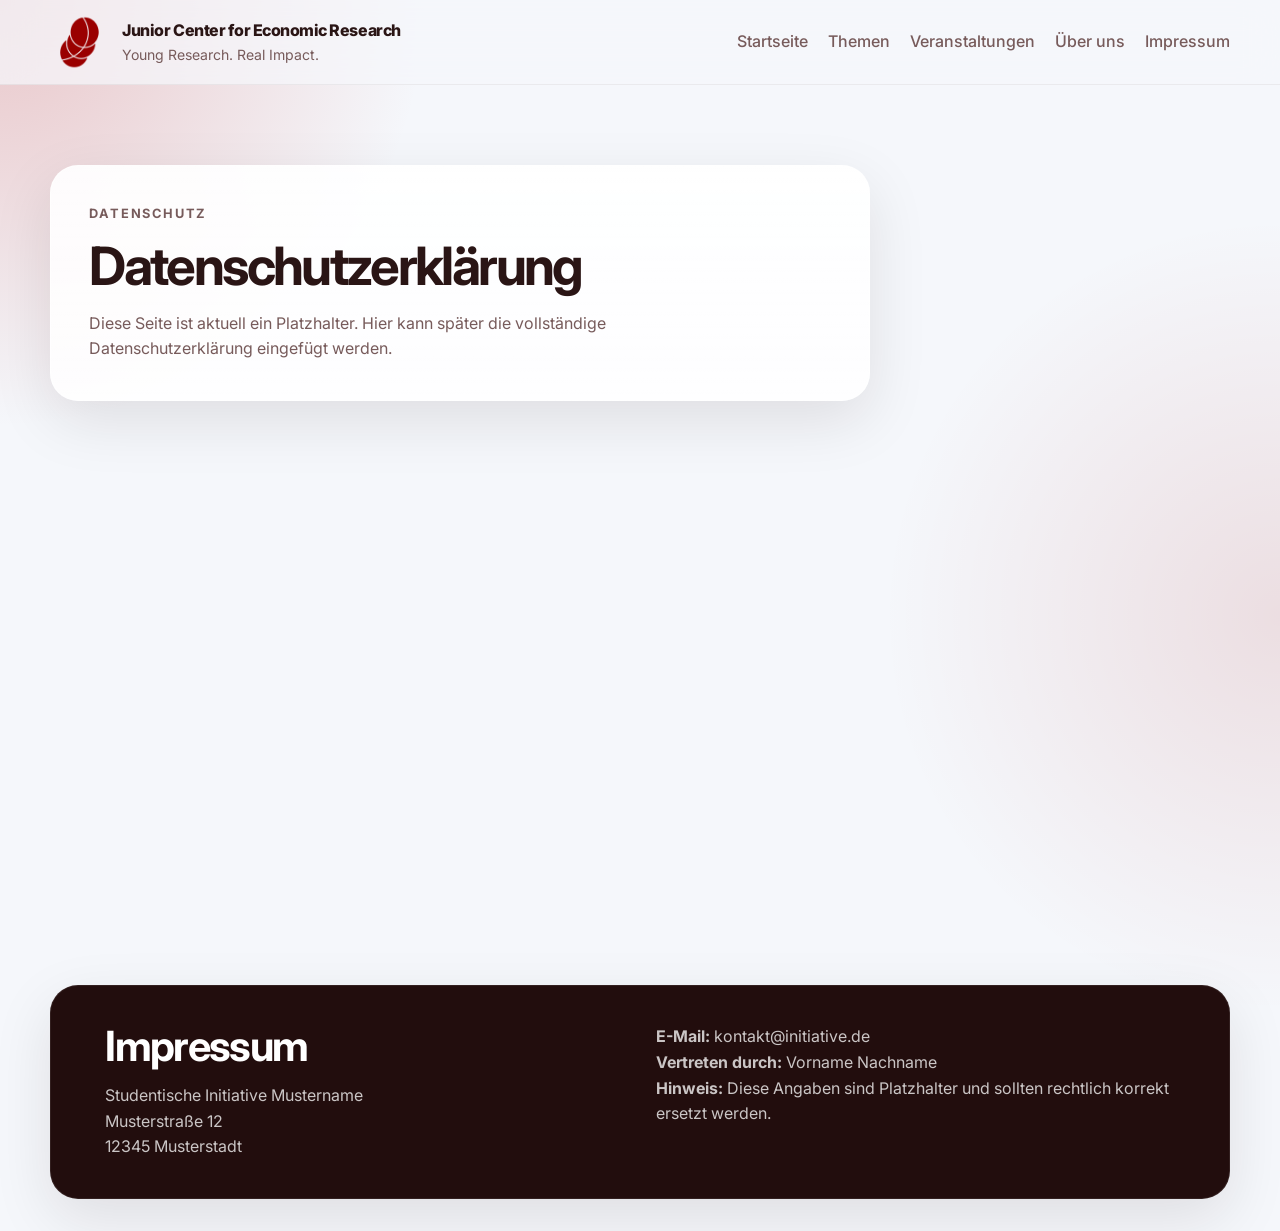
==== datenschutz.html @ ba7fd485 "Initial commit" ====
<!DOCTYPE html>
<html lang="de">
<head>
  <meta charset="UTF-8" />
  <meta name="viewport" content="width=device-width, initial-scale=1.0" />
  <title>JCER – Datenschutzerklärung</title>
  <link rel="preconnect" href="https://fonts.googleapis.com">
  <link rel="preconnect" href="https://fonts.gstatic.com" crossorigin>
  <link href="https://fonts.googleapis.com/css2?family=Inter:wght@400;500;600;700;800&display=swap" rel="stylesheet">
  <link rel="stylesheet" href="styles.css" />
</head>
<body>
  <header class="site-header">
    <div class="container header-content">
      <a href="index.html" class="brand" aria-label="Startseite">
        <div class="brand-logo">Logo</div>
        <div class="brand-text">
          <span class="brand-title">Junior Center for Economic Research</span>
          <span class="brand-subtitle">Young Research. Real Impact.</span>
        </div>
      </a>

      <nav class="main-nav" aria-label="Hauptnavigation">
        <a href="index.html">Startseite</a>
        <a href="themen.html">Themen</a>
        <a href="veranstaltungen.html">Veranstaltungen</a>
        <a href="ueber-uns.html">Über uns</a>
        <a href="impressum.html">Impressum</a>
      </nav>
    </div>
  </header>

  <main class="privacy-main">
    <section class="privacy-placeholder-section">
      <div class="container">
        <div class="privacy-placeholder-card">
          <p class="section-label">Datenschutz</p>
          <h1>Datenschutzerklärung</h1>
          <p>
            Diese Seite ist aktuell ein Platzhalter. Hier kann später die vollständige
            Datenschutzerklärung eingefügt werden.
          </p>
        </div>
      </div>
    </section>
  </main>

  <footer class="site-footer">
    <div class="container footer-content">
      <div>
        <h2>Impressum</h2>
        <p>
          Studentische Initiative Mustername<br />
          Musterstraße 12<br />
          12345 Musterstadt
        </p>
      </div>

      <div>
        <p><strong>E-Mail:</strong> kontakt@initiative.de</p>
        <p><strong>Vertreten durch:</strong> Vorname Nachname</p>
        <p><strong>Hinweis:</strong> Diese Angaben sind Platzhalter und sollten rechtlich korrekt ersetzt werden.</p>
      </div>
    </div>
  </footer>
</body>
</html>
---- styles.css ----
:root {
  --bg: #f5f7fb;
  --surface: rgba(255, 255, 255, 0.76);
  --surface-strong: #ffffff;
  --text: #2a1515;
  --muted: #775b5b;
  --line: rgba(42, 21, 21, 0.08);
  --primary: #9a0000;
  --primary-dark: #6f0000;
  --accent: #d26a6a;
  --shadow: 0 20px 60px rgba(34, 13, 13, 0.10);
  --radius-xl: 28px;
  --radius-lg: 22px;
  --radius-md: 16px;
  --max-width: 1180px;
}

* {
  box-sizing: border-box;
  margin: 0;
  padding: 0;
}

html {
  scroll-behavior: smooth;
}

body {
  font-family: "Inter", sans-serif;
  background:
    radial-gradient(circle at top left, rgba(210, 106, 106, 0.35), transparent 24%),
    radial-gradient(circle at right center, rgba(154, 0, 0, 0.10), transparent 28%),
    var(--bg);
  color: var(--text);
  line-height: 1.6;
}

img {
  max-width: 100%;
  display: block;
}

a {
  color: inherit;
  text-decoration: none;
}

.container {
  width: min(100% - 2rem, var(--max-width));
  margin: 0 auto;
}

.site-header {
  position: sticky;
  top: 0;
  z-index: 100;
  backdrop-filter: blur(18px);
  background: rgba(245, 247, 251, 0.72);
  border-bottom: 1px solid rgba(42, 21, 21, 0.06);
}

.header-content {
  min-height: 84px;
  display: flex;
  align-items: center;
  justify-content: space-between;
  gap: 1.5rem;
}

.brand {
  display: flex;
  align-items: center;
  gap: 0.9rem;
}

.brand-logo {
  width: 58px;
  height: 58px;
  flex-shrink: 0;
  display: block;
  background: url("jcer-logo-transparent.png") center / contain no-repeat;
  text-indent: -9999px;
  overflow: hidden;
}


.brand-text {
  display: flex;
  flex-direction: column;
}

.brand-title {
  font-weight: 800;
  letter-spacing: -0.03em;
}

.brand-subtitle {
  color: var(--muted);
  font-size: 0.88rem;
}

.main-nav {
  display: flex;
  align-items: center;
  gap: 1.25rem;
  color: var(--muted);
  font-weight: 500;
}

.main-nav a {
  transition: color 0.2s ease;
}

.main-nav a:hover {
  color: var(--text);
}

section {
  padding: 5rem 0;
}

.hero-section {
  min-height: 78vh;
  display: flex;
  align-items: center;
  position: relative;
  overflow: hidden;
  background: #2a1515;
}

.hero-slider {
  position: absolute;
  inset: 0;
  z-index: 0;
}

.hero-slide {
  position: absolute;
  inset: 0;
  background-position: center;
  background-size: cover;
  background-repeat: no-repeat;
  opacity: 0;
  transform: scale(1.03);
  transition: opacity 0.9s ease, transform 5s ease;
}

.hero-slide.active {
  opacity: 1;
  transform: scale(1);
}

.hero-overlay {
  position: absolute;
  inset: 0;
  z-index: 1;
  pointer-events: none;
  background:
    linear-gradient(120deg, rgba(42, 21, 21, 0.72), rgba(42, 21, 21, 0.30)),
    linear-gradient(135deg, rgba(154, 0, 0, 0.82), rgba(210, 106, 106, 0.38)),
    linear-gradient(to top, rgba(42, 21, 21, 0.22), transparent);
}

.hero-content {
  position: relative;
  z-index: 2;
  max-width: 760px;
  color: white;
}

.hero-arrow {
  position: absolute;
  top: 50%;
  transform: translateY(-50%);
  z-index: 3;
  width: 56px;
  height: 56px;
  border: none;
  border-radius: 999px;
  background: rgba(255, 255, 255, 0.14);
  backdrop-filter: blur(10px);
  color: white;
  font-size: 1.5rem;
  cursor: pointer;
  transition: background 0.2s ease, transform 0.2s ease;
}

.hero-arrow:hover {
  background: rgba(255, 255, 255, 0.24);
}

.hero-prev {
  left: 2rem;
}

.hero-next {
  right: 2rem;
}

.eyebrow,
.section-label {
  text-transform: uppercase;
  letter-spacing: 0.14em;
  font-size: 0.8rem;
  font-weight: 700;
  margin-bottom: 0.9rem;
}

.hero-content h1 {
  font-size: clamp(2.8rem, 6vw, 5.1rem);
  line-height: 1.02;
  letter-spacing: -0.05em;
  margin-bottom: 1.2rem;
}

.hero-text {
  max-width: 60ch;
  font-size: 1.05rem;
  color: rgba(255, 255, 255, 0.88);
}

.cta-section {
  padding-top: 0;
  margin-top: -2.5rem;
  position: relative;
  z-index: 2;
}

.cta-box,
.cluster-card,
.event-card,
.image-banner-card,
.site-footer {
  box-shadow: var(--shadow);
  cursor: pointer;
  transition:
    transform 0.22s ease,
    box-shadow 0.22s ease,
    border-color 0.22s ease;
}

.cta-box:hover,
.cluster-card:hover,
.event-card:hover,
.image-banner-card:hover,
.site-footer:hover {
  transform: translateY(-6px);
  box-shadow: 0 22px 55px rgba(34, 13, 13, 0.14);
  border-color: rgba(154, 0, 0, 0.18);
}

.cluster-number,
.event-date,
.image-placeholder,
.cta-box *,
.cluster-card *,
.event-card *,
.image-banner-card *,
.site-footer * {
  transform: none;
}

.cta-box {
  display: flex;
  align-items: center;
  justify-content: space-between;
  gap: 2rem;
  padding: 2rem;
  border-radius: var(--radius-xl);
  background: linear-gradient(180deg, rgba(255, 255, 255, 0.92), rgba(255, 255, 255, 0.82));
  border: 1px solid rgba(255, 255, 255, 0.6);
}

.cta-box h2,
.section-heading h2,
.image-banner-text h2,
.site-footer h2 {
  font-size: clamp(1.9rem, 4vw, 2.6rem);
  line-height: 1.1;
  letter-spacing: -0.04em;
  margin-bottom: 0.8rem;
}

.cta-box p,
.section-heading p,
.cluster-card p,
.event-info p,
.image-banner-text p,
.site-footer p {
  color: var(--muted);
}

.primary-button,
a.primary-button,
button.primary-button {
  display: inline-flex;
  align-items: center;
  justify-content: center;
  padding: 1rem 2rem;
  min-height: 56px;
  border: none;
  outline: none;
  border-radius: 999px;
  background: linear-gradient(135deg, #9a0000, #b12727);
  color: #ffffff;
  text-decoration: none;
  font: inherit;
  font-weight: 700;
  font-size: 1rem;
  line-height: 1;
  cursor: pointer;
  appearance: none;
  white-space: nowrap;
  min-width: 220px;
  -webkit-appearance: none;
  box-shadow: 0 18px 40px rgba(154, 0, 0, 0.22);
  transition: transform 0.2s ease, box-shadow 0.2s ease, filter 0.2s ease;
}

.primary-button:hover,
a.primary-button:hover,
button.primary-button:hover {
  transform: translateY(-2px);
  box-shadow: 0 22px 50px rgba(154, 0, 0, 0.28);
  filter: brightness(1.02);
}

.primary-button:active,
a.primary-button:active,
button.primary-button:active {
  transform: translateY(0);
}

.primary-button:focus-visible,
a.primary-button:focus-visible,
button.primary-button:focus-visible {
  box-shadow:
    0 0 0 4px rgba(154, 0, 0, 0.12),
    0 18px 40px rgba(154, 0, 0, 0.22);
}

.section-heading {
  max-width: 760px;
  margin-bottom: 2.2rem;
}

.cluster-grid {
  display: grid;
  grid-template-columns: repeat(4, minmax(0, 1fr));
  gap: 1.4rem;
}

.cluster-card {
  background: var(--surface-strong);
  border: 1px solid var(--line);
  border-radius: var(--radius-lg);
  padding: 1.8rem;
  min-height: 240px;
  display: grid;
  grid-template-rows: auto minmax(3.4rem, auto) 1fr;
  align-content: start;
  justify-content: start;
}


.cluster-number {
  display: inline-flex;
  width: 52px;
  height: 52px;
  border-radius: 14px;
  align-items: center;
  justify-content: center;
  background: rgba(154, 0, 0, 0.08);
  color: var(--primary);
  font-weight: 800;
  margin-bottom: 1.2rem;
}

.cluster-card h3 {
  font-size: 1.3rem;
  line-height: 1.3;
  letter-spacing: -0.03em;
  margin-bottom: 0.5rem;
}

.event-list {
  display: grid;
  gap: 1rem;
}

.event-card {
  display: grid;
  grid-template-columns: 120px 1fr;
  gap: 1.4rem;
  align-items: center;
  background: var(--surface-strong);
  border: 1px solid var(--line);
  border-radius: var(--radius-lg);
  padding: 1.3rem 1.4rem;
}

.event-date {
  border-radius: var(--radius-md);
  padding: 1rem;
  text-align: center;
  background: linear-gradient(135deg, rgba(154, 0, 0, 0.08), rgba(210, 106, 106, 0.22));
}

.event-date .day {
  display: block;
  font-size: 2rem;
  line-height: 1;
  font-weight: 800;
  letter-spacing: -0.05em;
}

.event-date .month {
  display: block;
  margin-top: 0.35rem;
  text-transform: uppercase;
  letter-spacing: 0.12em;
  font-size: 0.8rem;
  color: var(--muted);
  font-weight: 700;
}

.image-banner-section {
  padding-bottom: 4rem;
}

.image-banner-card {
  position: relative;
  overflow: hidden;
  display: grid;
  grid-template-columns: minmax(0, 1.05fr) minmax(340px, 0.95fr);
  gap: 2rem;
  padding: 2rem;
  border-radius: 34px;
  background: linear-gradient(180deg, rgba(255, 255, 255, 0.92), rgba(255, 255, 255, 0.84));
  border: 1px solid rgba(154, 0, 0, 0.10);
}

.image-banner-card::before {
  content: "";
  position: absolute;
  top: -120px;
  left: -120px;
  width: 280px;
  height: 280px;
  border-radius: 999px;
  background: radial-gradient(circle, rgba(154, 0, 0, 0.10), transparent 70%);
  pointer-events: none;
}

.image-banner-text {
  position: relative;
  z-index: 1;
  padding: 1.6rem 1.2rem 1.6rem 1.6rem;
  display: flex;
  flex-direction: column;
  justify-content: center;
}

.image-banner-text h2 {
  font-size: clamp(2.2rem, 4.8vw, 4rem);
  line-height: 1.04;
  letter-spacing: -0.05em;
  margin-bottom: 1rem;
  max-width: 12ch;
}

.image-banner-text p {
  max-width: 58ch;
}

.image-banner-tags {
  display: flex;
  flex-wrap: wrap;
  gap: 0.75rem;
  margin-top: 1.5rem;
}

.image-banner-tags span {
  display: inline-flex;
  align-items: center;
  justify-content: center;
  padding: 0.72rem 1rem;
  border-radius: 999px;
  background: rgba(154, 0, 0, 0.08);
  border: 1px solid rgba(154, 0, 0, 0.12);
  color: var(--primary);
  font-weight: 700;
  font-size: 0.95rem;
}

.image-visual-stack {
  position: relative;
  min-height: 420px;
  display: flex;
  align-items: center;
  justify-content: center;
}

.image-visual-accent {
  position: absolute;
  top: 10%;
  right: 4%;
  width: 82%;
  height: 82%;
  border-radius: 32px;
  background: linear-gradient(135deg, rgba(154, 0, 0, 0.18), rgba(210, 106, 106, 0.28));
  filter: blur(10px);
  opacity: 0.9;
}

.image-placeholder {
  position: relative;
  z-index: 2;
  width: 88%;
  min-height: 360px;
  border-radius: 30px;
  background:
    linear-gradient(135deg, rgba(154, 0, 0, 0.24), rgba(210, 106, 106, 0.52)),
    url("https://images.unsplash.com/photo-1516321318423-f06f85e504b3?auto=format&fit=crop&w=1200&q=80") center/cover no-repeat;
  display: flex;
  align-items: flex-end;
  padding: 1.5rem;
  color: white;
  font-weight: 700;
  box-shadow: 0 24px 60px rgba(42, 21, 21, 0.16);
}

.image-floating-note {
  position: absolute;
  left: 0;
  bottom: 1.2rem;
  z-index: 3;
  max-width: 250px;
  padding: 1rem 1.1rem;
  border-radius: 22px;
  background: rgba(255, 255, 255, 0.78);
  backdrop-filter: blur(14px);
  border: 1px solid rgba(255, 255, 255, 0.55);
  box-shadow: 0 18px 40px rgba(42, 21, 21, 0.10);
}

.image-floating-note strong {
  display: block;
  margin-bottom: 0.35rem;
  font-size: 1rem;
  letter-spacing: -0.02em;
}

.image-floating-note p {
  color: var(--muted);
  font-size: 0.94rem;
  line-height: 1.5;
}

.site-footer {
  background: #220d0d;
  color: white;
  margin: 0 auto 2rem;
  width: min(100% - 2rem, var(--max-width));
  border-radius: 28px;
  border: 1px solid rgba(255, 255, 255, 0.08);
}

.footer-content {
  display: grid;
  grid-template-columns: 1fr 1fr;
  gap: 2rem;
  padding: 2.4rem;
}

.site-footer p {
  color: rgba(255, 255, 255, 0.76);
}

@media (max-width: 1100px) {
  .cluster-grid {
    grid-template-columns: repeat(2, 1fr);
  }
}

@media (max-width: 640px) {
  .cluster-grid {
    grid-template-columns: 1fr;
  }
}

@media (max-width: 640px) {
  .cluster-card {
    grid-template-rows: auto auto 1fr;
  }
}

@media (max-width: 960px) {
  .main-nav {
    display: none;
  }

  .cluster-grid,
  .image-banner-card,
  .footer-content {
    grid-template-columns: 1fr;
  }

  .cta-box {
    flex-direction: column;
    align-items: flex-start;
  }

    .image-banner-card {
    grid-template-columns: 1fr;
  }

  .image-visual-stack {
    min-height: 360px;
  }

  .image-placeholder {
    width: 100%;
  }

  .image-floating-note {
    left: 1rem;
    right: 1rem;
    max-width: none;
  }
}

@media (max-width: 640px) {
  section {
    padding: 3.8rem 0;
  }

  .hero-arrow {
    width: 44px;
    height: 44px;
    font-size: 1.2rem;
  }

  .hero-prev {
    left: 0.9rem;
  }

  .hero-next {
    right: 0.9rem;
  }

  .header-content {
    min-height: 76px;
  }

    .image-banner-card {
    padding: 1.2rem;
  }

  .image-banner-text {
    padding: 0.4rem;
  }

  .image-banner-text h2 {
    max-width: none;
  }

  .image-visual-stack {
    min-height: 300px;
  }

  .image-placeholder {
    min-height: 260px;
    width: 100%;
    border-radius: 24px;
  }

  .image-floating-note {
    position: static;
    margin-top: 0.9rem;
  }

  .brand-title {
    font-size: 0.95rem;
  }

  .brand-subtitle {
    font-size: 0.8rem;
  }

  .hero-section {
    min-height: 68vh;
  }

  .cta-box,
  .cluster-card,
  .event-card,
  .image-banner-card,
  .footer-content {
    padding: 1.2rem;
  }

  .event-card {
    grid-template-columns: 1fr;
  }

  .image-placeholder {
    min-height: 260px;
  }
}


.main-nav a.active {
  color: var(--text);
}

.subpage-main {
  min-height: calc(100vh - 84px);
  display: flex;
  align-items: center;
}

.subpage-section {
  width: 100%;
}

.subpage-card {
  max-width: 760px;
  padding: 3rem;
  border-radius: var(--radius-xl);
  background: linear-gradient(180deg, rgba(255, 255, 255, 0.92), rgba(255, 255, 255, 0.82));
  border: 1px solid rgba(255, 255, 255, 0.6);
  box-shadow: var(--shadow);
}

.subpage-card h1 {
  font-size: clamp(2.4rem, 5vw, 4rem);
  line-height: 1.05;
  letter-spacing: -0.05em;
  margin-bottom: 1rem;
}

.subpage-card p:last-child {
  color: var(--muted);
  font-size: 1.05rem;
  max-width: 60ch;
}

@media (max-width: 640px) {
  .subpage-main {
    min-height: calc(100vh - 76px);
    align-items: flex-start;
  }

  .subpage-card {
    padding: 1.5rem;
  }
}

/* =========================================
   ÜBER UNS
========================================= */

.about-main {
  min-height: 100vh;
}

.about-hero {
  min-height: 58vh;
  display: flex;
  align-items: center;
  position: relative;
  overflow: hidden;
  background:
    linear-gradient(120deg, rgba(34, 13, 13, 0.72), rgba(34, 13, 13, 0.34)),
    linear-gradient(135deg, rgba(154, 0, 0, 0.42), rgba(210, 106, 106, 0.16)),
    url("https://images.unsplash.com/photo-1516321318423-f06f85e504b3?auto=format&fit=crop&w=1600&q=80") center/cover no-repeat;
}

.about-hero-overlay {
  position: absolute;
  inset: 0;
  background: linear-gradient(to top, rgba(34, 13, 13, 0.18), transparent);
}

.about-hero-content {
  position: relative;
  z-index: 1;
  color: white;
  max-width: 860px;
}

.about-hero-content h1 {
  font-size: clamp(2.8rem, 6vw, 5rem);
  line-height: 1.03;
  letter-spacing: -0.05em;
}

.about-mission,
.about-join,
.about-board,
.about-contact {
  padding: 5rem 0;
}

.about-card,
.about-join-card,
.contact-card {
  background: linear-gradient(180deg, rgba(255, 255, 255, 0.92), rgba(255, 255, 255, 0.84));
  border: 1px solid rgba(255, 255, 255, 0.6);
  border-radius: var(--radius-xl);
  box-shadow: var(--shadow);
}

.about-card {
  padding: 2.4rem;
  max-width: 900px;
}

.about-card h2,
.about-join-text h2,
.contact-card-header h2 {
  font-size: clamp(2rem, 4vw, 2.8rem);
  line-height: 1.08;
  letter-spacing: -0.04em;
  margin-bottom: 1rem;
}

.about-card p:last-child,
.about-card p:nth-of-type(2),
.about-join-text p,
.contact-card-header p {
  color: var(--muted);
}

.about-card p + p {
  margin-top: 1rem;
}

.about-board .section-heading {
  margin-bottom: 2.5rem;
}

.board-block + .board-block {
  margin-top: 2.5rem;
}

.board-subheading {
  font-size: 1.35rem;
  letter-spacing: -0.03em;
  margin-bottom: 1.2rem;
}

.board-grid {
  display: grid;
  gap: 1.25rem;
}

.board-grid-exec {
  grid-template-columns: repeat(2, 1fr);
}

.board-grid-extended {
  grid-template-columns: repeat(4, 1fr);
}

.board-card {
  background: var(--surface-strong);
  border: 1px solid var(--line);
  border-radius: var(--radius-lg);
  padding: 1.5rem;
  box-shadow: var(--shadow);
}

.board-avatar {
  width: 58px;
  height: 58px;
  border-radius: 16px;
  display: grid;
  place-items: center;
  margin-bottom: 1rem;
  background: rgba(154, 0, 0, 0.08);
  color: var(--primary);
  font-weight: 800;
  font-size: 1.2rem;
}

.board-card h4 {
  font-size: 1.15rem;
  letter-spacing: -0.03em;
  margin-bottom: 0.3rem;
}

.board-role {
  color: var(--primary);
  font-weight: 700;
  margin-bottom: 0.6rem;
}

.board-card p:last-child {
  color: var(--muted);
}

.contact-card {
  padding: 2.4rem;
}

.contact-card-header {
  max-width: 720px;
  margin-bottom: 2rem;
}

.form-grid {
  display: grid;
  grid-template-columns: repeat(2, 1fr);
  gap: 1rem;
}

.form-field {
  display: flex;
  flex-direction: column;
  gap: 0.55rem;
  margin-bottom: 1rem;
}

.form-field label {
  font-weight: 600;
  color: var(--text);
}

.form-field input,
.form-field textarea {
  width: 100%;
  border: 1px solid var(--line);
  background: rgba(255, 255, 255, 0.92);
  color: var(--text);
  border-radius: 16px;
  padding: 1rem 1rem;
  font: inherit;
  outline: none;
  transition: border-color 0.2s ease, box-shadow 0.2s ease;
}

.form-field input:focus,
.form-field textarea:focus {
  border-color: rgba(154, 0, 0, 0.35);
  box-shadow: 0 0 0 4px rgba(154, 0, 0, 0.08);
}

.form-field textarea {
  resize: vertical;
  min-height: 160px;
}

/* =========================================
   ZIELSETZUNG – neue Gestaltung
========================================= */

.about-mission {
  padding: 5rem 0;
}

.mission-shell {
  position: relative;
  overflow: hidden;
  display: grid;
  grid-template-columns: minmax(0, 1.25fr) minmax(320px, 0.85fr);
  gap: 1.5rem;
  padding: 2.4rem;
  border-radius: var(--radius-xl);
  background: linear-gradient(180deg, rgba(255, 255, 255, 0.92), rgba(255, 255, 255, 0.84));
  border: 1px solid rgba(255, 255, 255, 0.6);
  box-shadow: var(--shadow);
}

.mission-shell::before {
  content: "";
  position: absolute;
  top: -120px;
  right: -80px;
  width: 260px;
  height: 260px;
  border-radius: 999px;
  background: radial-gradient(circle, rgba(154, 0, 0, 0.16), transparent 70%);
  pointer-events: none;
}

.mission-shell::after {
  content: "";
  position: absolute;
  bottom: -120px;
  left: -100px;
  width: 240px;
  height: 240px;
  border-radius: 999px;
  background: radial-gradient(circle, rgba(185, 69, 69, 0.12), transparent 70%);
  pointer-events: none;
}

.mission-copy,
.mission-side {
  position: relative;
  z-index: 1;
}

.mission-copy h2 {
  font-size: clamp(2.4rem, 4.8vw, 4rem);
  line-height: 1.03;
  letter-spacing: -0.05em;
  margin-bottom: 1.2rem;
}

.mission-copy p {
  max-width: 820px;
  color: var(--muted);
}

.mission-copy p + p {
  margin-top: 1rem;
}

.mission-tags {
  display: flex;
  flex-wrap: wrap;
  gap: 0.75rem;
  margin-top: 1.6rem;
}

.mission-tags span {
  display: inline-flex;
  align-items: center;
  justify-content: center;
  padding: 0.72rem 1rem;
  border-radius: 999px;
  background: rgba(154, 0, 0, 0.08);
  border: 1px solid rgba(154, 0, 0, 0.12);
  color: var(--primary);
  font-weight: 700;
  font-size: 0.95rem;
}

.mission-side {
  display: grid;
  gap: 1rem;
}

.mission-highlight {
  padding: 1.5rem;
  border-radius: var(--radius-lg);
  background: linear-gradient(145deg, #2a1515, #4a1d1d);
  color: white;
  box-shadow: 0 20px 45px rgba(42, 21, 21, 0.2);
}

.mission-highlight-label {
  margin-bottom: 0.7rem;
  font-size: 0.82rem;
  font-weight: 700;
  letter-spacing: 0.16em;
  text-transform: uppercase;
  color: rgba(255, 255, 255, 0.7);
}

.mission-highlight h3 {
  font-size: 1.5rem;
  line-height: 1.18;
  letter-spacing: -0.03em;
}

.mission-points {
  display: grid;
  gap: 1rem;
}

.mission-point {
  display: grid;
  grid-template-columns: 58px 1fr;
  gap: 1rem;
  align-items: start;
  padding: 1.1rem 1.1rem;
  border-radius: 22px;
  background: rgba(255, 255, 255, 0.76);
  border: 1px solid var(--line);
}

.mission-point-number {
  width: 58px;
  height: 58px;
  border-radius: 18px;
  display: grid;
  place-items: center;
  background: rgba(154, 0, 0, 0.08);
  color: var(--primary);
  font-size: 1.05rem;
  font-weight: 800;
}

.mission-point h4 {
  margin-bottom: 0.25rem;
  font-size: 1.05rem;
  letter-spacing: -0.03em;
}

.mission-point p {
  color: var(--muted);
  font-size: 0.96rem;
}

@media (max-width: 960px) {
  .mission-shell {
    grid-template-columns: 1fr;
  }
}

@media (max-width: 640px) {
  .mission-shell {
    padding: 1.4rem;
  }

  .mission-highlight,
  .mission-point {
    padding: 1rem;
  }

  .mission-point {
    grid-template-columns: 52px 1fr;
  }

  .mission-point-number {
    width: 52px;
    height: 52px;
  }
}

@media (max-width: 960px) {
  .about-join-card,
  .board-grid-exec,
  .form-grid {
    grid-template-columns: 1fr;
  }

  .about-join-card {
    flex-direction: column;
    align-items: flex-start;
  }

  .board-grid-extended {
    grid-template-columns: repeat(2, 1fr);
  }
}

@media (max-width: 640px) {
  .about-hero {
    min-height: 46vh;
  }

  .about-card,
  .about-join-card,
  .contact-card,
  .board-card {
    padding: 1.4rem;
  }

  .board-grid-extended {
    grid-template-columns: 1fr;
  }
}

/* =========================================
   MITGLIED WERDEN – kompakteres Split-Layout
========================================= */

.about-join {
  padding: 5rem 0;
}

.join-layout {
  display: grid;
  grid-template-columns: minmax(0, 1.25fr) minmax(280px, 380px);
  gap: 2rem;
  align-items: center;
}

.join-copy {
  max-width: 820px;
}

.join-copy h2 {
  font-size: clamp(2.3rem, 4.8vw, 4rem);
  line-height: 1.04;
  letter-spacing: -0.05em;
  margin-bottom: 1rem;
}

.join-copy p {
  color: var(--muted);
  max-width: 760px;
}

.join-tags {
  display: flex;
  flex-wrap: wrap;
  gap: 0.75rem;
  margin-top: 1.5rem;
}

.join-tags span {
  display: inline-flex;
  align-items: center;
  justify-content: center;
  padding: 0.72rem 1rem;
  border-radius: 999px;
  background: rgba(154, 0, 0, 0.08);
  border: 1px solid rgba(154, 0, 0, 0.12);
  color: var(--primary);
  font-weight: 700;
  font-size: 0.95rem;
}

.join-action-card {
  padding: 1.6rem;
  border-radius: 28px;
  background: linear-gradient(180deg, rgba(255, 255, 255, 0.92), rgba(255, 255, 255, 0.84));
  border: 1px solid rgba(255, 255, 255, 0.6);
  box-shadow: var(--shadow);
}

.join-action-label {
  margin-bottom: 0.7rem;
  font-size: 0.82rem;
  font-weight: 700;
  letter-spacing: 0.16em;
  text-transform: uppercase;
  color: var(--primary);
}

.join-action-card h3 {
  font-size: 1.45rem;
  line-height: 1.15;
  letter-spacing: -0.03em;
  margin-bottom: 0.7rem;
}

.join-action-card p {
  color: var(--muted);
  margin-bottom: 1.2rem;
}

.join-action-card .primary-button {
  width: 100%;
}

@media (max-width: 960px) {
  .join-layout {
    grid-template-columns: 1fr;
  }

  .join-action-card {
    max-width: 420px;
  }
}

@media (max-width: 640px) {
  .join-action-card {
    padding: 1.25rem;
  }
}

.linkedin-link {
  display: inline-flex;
  align-items: center;
  justify-content: center;
  margin: 0.35rem 0 0.9rem;
  text-decoration: none;
}

.linkedin-icon {
  width: 38px;
  height: 38px;
  border-radius: 12px;
  display: inline-flex;
  align-items: center;
  justify-content: center;
  background: #9a0000;
  color: #ffffff;
  font-size: 1rem;
  font-weight: 800;
  line-height: 1;
  box-shadow: 0 10px 24px rgba(154, 0, 0, 0.2);
  transition: transform 0.2s ease, box-shadow 0.2s ease, filter 0.2s ease;
}

.linkedin-link:hover .linkedin-icon {
  transform: translateY(-2px);
  box-shadow: 0 14px 30px rgba(154, 0, 0, 0.28);
  filter: brightness(1.03);
}

.footer-socials {
  display: flex;
  align-items: center;
  gap: 0.8rem;
  margin-top: 1.4rem;
}

.footer-social-link {
  display: inline-flex;
  text-decoration: none;
}

.footer-social-icon {
  width: 42px;
  height: 42px;
  border-radius: 12px;
  display: inline-flex;
  align-items: center;
  justify-content: center;
  color: #ffffff;
  font-size: 0.95rem;
  font-weight: 800;
  line-height: 1;
  transition: transform 0.2s ease, box-shadow 0.2s ease, filter 0.2s ease;
}

.footer-social-linkedin {
  background: #9a0000;
  box-shadow: 0 10px 24px rgba(154, 0, 0, 0.22);
}

.footer-social-instagram {
  background: linear-gradient(135deg, #f58529, #dd2a7b, #8134af, #515bd4);
  box-shadow: 0 10px 24px rgba(221, 42, 123, 0.22);
}

.footer-social-link:hover .footer-social-icon {
  transform: translateY(-2px);
  filter: brightness(1.04);
}

/* =========================================
   IMPRESSUM / DATENSCHUTZ
========================================= */

.legal-main,
.privacy-main {
  min-height: 100vh;
}

.legal-hero {
  min-height: 42vh;
  display: flex;
  align-items: center;
  position: relative;
  overflow: hidden;
  background:
    linear-gradient(120deg, rgba(34, 13, 13, 0.78), rgba(34, 13, 13, 0.40)),
    linear-gradient(135deg, rgba(154, 0, 0, 0.30), rgba(210, 106, 106, 0.12)),
    url("https://images.unsplash.com/photo-1450101499163-c8848c66ca85?auto=format&fit=crop&w=1600&q=80") center/cover no-repeat;
}

.legal-hero-overlay {
  position: absolute;
  inset: 0;
  background: linear-gradient(to top, rgba(34, 13, 13, 0.2), transparent);
}

.legal-hero-content {
  position: relative;
  z-index: 1;
  color: white;
  max-width: 760px;
}

.legal-hero-content h1 {
  font-size: clamp(2.8rem, 6vw, 4.8rem);
  line-height: 1.03;
  letter-spacing: -0.05em;
  margin-bottom: 1rem;
}

.legal-hero-content p {
  color: rgba(255, 255, 255, 0.88);
  max-width: 62ch;
}

.legal-details-section,
.legal-note-section,
.privacy-placeholder-section {
  padding: 5rem 0;
}

.legal-details-shell {
  display: grid;
  grid-template-columns: minmax(0, 1.2fr) minmax(280px, 360px);
  gap: 1.5rem;
  align-items: start;
}

.legal-details-main,
.legal-side-card,
.legal-note-card,
.privacy-placeholder-card {
  background: linear-gradient(180deg, rgba(255, 255, 255, 0.92), rgba(255, 255, 255, 0.84));
  border: 1px solid rgba(255, 255, 255, 0.6);
  border-radius: var(--radius-xl);
  box-shadow: var(--shadow);
}

.legal-details-main {
  padding: 2.2rem;
}

.legal-details-main h2,
.legal-note-highlight h2,
.privacy-placeholder-card h1 {
  font-size: clamp(2rem, 4.5vw, 3.3rem);
  line-height: 1.05;
  letter-spacing: -0.05em;
  margin-bottom: 1rem;
}

.legal-info-grid {
  display: grid;
  grid-template-columns: repeat(2, 1fr);
  gap: 1rem;
  margin-top: 1.4rem;
}

.legal-info-card {
  padding: 1.25rem;
  border-radius: 22px;
  background: rgba(255, 255, 255, 0.74);
  border: 1px solid var(--line);
}

.legal-info-card h3 {
  font-size: 1rem;
  letter-spacing: -0.02em;
  margin-bottom: 0.5rem;
}

.legal-info-card p {
  color: var(--muted);
}

.legal-side-card {
  padding: 1.6rem;
}

.legal-side-label {
  margin-bottom: 0.7rem;
  font-size: 0.82rem;
  font-weight: 700;
  letter-spacing: 0.16em;
  text-transform: uppercase;
  color: var(--primary);
}

.legal-side-card h3 {
  font-size: 1.4rem;
  line-height: 1.15;
  letter-spacing: -0.03em;
  margin-bottom: 0.8rem;
}

.legal-side-card p {
  color: var(--muted);
  margin-bottom: 1.2rem;
}

.legal-side-card .primary-button {
  width: 100%;
}

.legal-note-layout {
  display: grid;
  grid-template-columns: minmax(0, 0.9fr) minmax(0, 1.1fr);
  gap: 1.5rem;
  align-items: stretch;
}

.legal-note-highlight {
  padding: 2rem;
  border-radius: var(--radius-xl);
  background: linear-gradient(145deg, #2a1515, #4a1d1d);
  color: white;
  box-shadow: 0 20px 45px rgba(42, 21, 21, 0.2);
}

.legal-note-card {
  padding: 2rem;
}

.legal-note-card h3 {
  font-size: 1.3rem;
  letter-spacing: -0.03em;
  margin-bottom: 0.8rem;
}

.legal-note-card p {
  color: var(--muted);
}

.legal-note-card p + p {
  margin-top: 1rem;
}

.privacy-placeholder-card {
  max-width: 820px;
  padding: 2.4rem;
}

.privacy-placeholder-card p {
  color: var(--muted);
  max-width: 60ch;
}

@media (max-width: 960px) {
  .legal-details-shell,
  .legal-note-layout,
  .legal-info-grid {
    grid-template-columns: 1fr;
  }
}

@media (max-width: 640px) {
  .legal-hero {
    min-height: 34vh;
  }

  .legal-details-main,
  .legal-side-card,
  .legal-note-highlight,
  .legal-note-card,
  .privacy-placeholder-card {
    padding: 1.4rem;
  }
}

/* =========================================
   IMPRESSUM – überarbeitete Detail-Section
========================================= */

.legal-details-shell {
  display: grid;
  grid-template-columns: minmax(0, 1.45fr) minmax(320px, 0.72fr);
  gap: 1.5rem;
  align-items: stretch;
}

.legal-details-main,
.legal-side-card {
  height: 100%;
}

.legal-details-main {
  padding: 2.2rem;
  background: linear-gradient(180deg, rgba(255, 255, 255, 0.92), rgba(255, 255, 255, 0.84));
  border: 1px solid rgba(255, 255, 255, 0.6);
  border-radius: var(--radius-xl);
  box-shadow: var(--shadow);
}

.legal-details-main h2 {
  font-size: clamp(2.2rem, 5vw, 4.2rem);
  line-height: 1.02;
  letter-spacing: -0.05em;
  margin-bottom: 0.8rem;
}

.legal-intro {
  color: var(--muted);
  max-width: 64ch;
  margin-bottom: 1.4rem;
}

.legal-detail-stack {
  display: grid;
  gap: 1rem;
  margin-top: 1rem;
}

.legal-detail-block {
  padding: 1.35rem 1.4rem;
  border-radius: 24px;
  background: rgba(255, 255, 255, 0.72);
  border: 1px solid var(--line);
}

.legal-detail-block h3 {
  font-size: 1.08rem;
  letter-spacing: -0.02em;
  margin-bottom: 0.75rem;
}

.legal-detail-block p {
  color: var(--muted);
}

.legal-detail-block p + p {
  margin-top: 0.9rem;
}

.legal-detail-note {
  font-style: italic;
}

.legal-side-card {
  padding: 1.8rem;
  display: flex;
  flex-direction: column;
  justify-content: space-between;
  gap: 1.4rem;
  background: linear-gradient(180deg, rgba(255, 255, 255, 0.92), rgba(255, 255, 255, 0.84));
  border: 1px solid rgba(255, 255, 255, 0.6);
  border-radius: var(--radius-xl);
  box-shadow: var(--shadow);
}

.legal-side-label {
  margin-bottom: 0.7rem;
  font-size: 0.82rem;
  font-weight: 700;
  letter-spacing: 0.16em;
  text-transform: uppercase;
  color: var(--primary);
}

.legal-side-card h3 {
  font-size: 1.9rem;
  line-height: 1.08;
  letter-spacing: -0.04em;
  margin-bottom: 0.8rem;
}

.legal-side-card p {
  color: var(--muted);
}

.legal-side-points {
  display: grid;
  gap: 0.75rem;
}

.legal-side-point {
  padding: 0.85rem 1rem;
  border-radius: 16px;
  background: rgba(154, 0, 0, 0.06);
  border: 1px solid rgba(154, 0, 0, 0.10);
  color: var(--primary);
  font-weight: 600;
}

.legal-side-card .primary-button {
  width: 100%;
}

@media (max-width: 960px) {
  .legal-details-shell {
    grid-template-columns: 1fr;
  }
}

@media (max-width: 640px) {
  .legal-details-main,
  .legal-side-card {
    padding: 1.4rem;
  }

  .legal-details-main h2 {
    font-size: clamp(2rem, 8vw, 3rem);
  }

  .legal-side-card h3 {
    font-size: 1.45rem;
  }
}

/* =========================================
   IMPRESSUM – ruhigeres Redesign
========================================= */

.legal-details-section {
  padding: 5rem 0;
}

.legal-overview {
  display: grid;
  grid-template-columns: minmax(0, 1fr) minmax(320px, 380px);
  gap: 1.5rem;
  align-items: stretch;
  margin-bottom: 1.5rem;
}

.legal-heading-card,
.legal-privacy-card,
.legal-detail-block {
  background: linear-gradient(180deg, rgba(255, 255, 255, 0.92), rgba(255, 255, 255, 0.84));
  border: 1px solid rgba(255, 255, 255, 0.6);
  border-radius: var(--radius-xl);
  box-shadow: var(--shadow);
}

.legal-heading-card {
  padding: 2.2rem;
}

.legal-heading-card h2 {
  font-size: clamp(2.2rem, 4.8vw, 3.8rem);
  line-height: 1.04;
  letter-spacing: -0.05em;
  margin-bottom: 0.9rem;
  max-width: 12ch;
}

.legal-intro {
  color: var(--muted);
  max-width: 60ch;
}

.legal-privacy-card {
  padding: 1.8rem;
  display: flex;
  flex-direction: column;
  gap: 1.2rem;
  position: relative;
  overflow: hidden;
}

.legal-privacy-card::before {
  content: "";
  position: absolute;
  inset: 0 0 auto 0;
  height: 4px;
  background: linear-gradient(90deg, #9a0000, #d26a6a);
}

.legal-side-label {
  font-size: 0.82rem;
  font-weight: 700;
  letter-spacing: 0.16em;
  text-transform: uppercase;
  color: var(--primary);
}

.legal-privacy-card h3 {
  font-size: 1.7rem;
  line-height: 1.08;
  letter-spacing: -0.04em;
}

.legal-privacy-card p {
  color: var(--muted);
}

.legal-side-points {
  display: flex;
  flex-wrap: wrap;
  gap: 0.7rem;
}

.legal-side-point {
  padding: 0.7rem 0.95rem;
  border-radius: 999px;
  background: rgba(154, 0, 0, 0.08);
  border: 1px solid rgba(154, 0, 0, 0.12);
  color: var(--primary);
  font-weight: 700;
  font-size: 0.92rem;
}

.legal-privacy-card .primary-button {
  width: 100%;
  margin-top: auto;
}

.legal-detail-grid {
  display: grid;
  grid-template-columns: repeat(2, minmax(0, 1fr));
  gap: 1.25rem;
}

.legal-detail-block {
  padding: 1.6rem;
}

.legal-detail-block-wide {
  grid-column: 1 / -1;
}

.legal-detail-block h3 {
  font-size: 1.15rem;
  line-height: 1.2;
  letter-spacing: -0.03em;
  margin-bottom: 0.8rem;
}

.legal-detail-block p {
  color: var(--muted);
}

.legal-detail-block p + p {
  margin-top: 1rem;
}

.legal-detail-note {
  font-style: italic;
}

@media (max-width: 960px) {
  .legal-overview,
  .legal-detail-grid {
    grid-template-columns: 1fr;
  }

  .legal-detail-block-wide {
    grid-column: auto;
  }
}

@media (max-width: 640px) {
  .legal-heading-card,
  .legal-privacy-card,
  .legal-detail-block {
    padding: 1.35rem;
  }

  .legal-heading-card h2 {
    font-size: clamp(2rem, 8vw, 3rem);
    max-width: none;
  }

  .legal-privacy-card h3 {
    font-size: 1.4rem;
  }
}

.legal-inline-button {
  margin-top: 1.4rem;
}

/* =========================================
   IMPRESSUM – reduzierte Version
========================================= */

.legal-detail-grid-simple {
  display: grid;
  grid-template-columns: repeat(2, minmax(0, 1fr));
  gap: 1.25rem;
}

.legal-detail-block-action {
  display: flex;
  align-items: center;
  justify-content: space-between;
  gap: 1.5rem;
}

.legal-detail-content {
  max-width: 720px;
}

.legal-inline-button {
  flex-shrink: 0;
  margin-top: 0;
  align-self: center;
}

@media (max-width: 960px) {
  .legal-detail-grid-simple {
    grid-template-columns: 1fr;
  }

  .legal-detail-block-action {
    flex-direction: column;
    align-items: flex-start;
  }

  .legal-inline-button {
    align-self: flex-start;
  }
}

/* =========================================
   ÜBER UNS – Hover-Effekt für ausgewählte Boxen
========================================= */

.mission-shell,
.join-action-card,
.board-card,
.contact-card {
  cursor: pointer;
  transition:
    transform 0.22s ease,
    box-shadow 0.22s ease,
    border-color 0.22s ease;
}

.mission-shell:hover,
.join-action-card:hover,
.board-card:hover,
.contact-card:hover {
  transform: translateY(-6px);
  box-shadow: 0 22px 55px rgba(34, 13, 13, 0.14);
  border-color: rgba(154, 0, 0, 0.18);
}

/* innere Elemente sollen sich nicht mitvergrößern */
.mission-shell *,
.join-action-card *,
.board-card *,
.contact-card * {
  transform: none;
}

/* =========================================
   IMPRESSUM – Hover-Effekt für Detail-Boxen
========================================= */

.legal-detail-block {
  cursor: pointer;
  transition:
    transform 0.22s ease,
    box-shadow 0.22s ease,
    border-color 0.22s ease;
}

.legal-detail-block:hover {
  transform: translateY(-6px);
  box-shadow: 0 22px 55px rgba(34, 13, 13, 0.14);
  border-color: rgba(154, 0, 0, 0.18);
}

/* innere Inhalte sollen sich nicht mitvergrößern */
.legal-detail-block * {
  transform: none;
}

/* =========================================
   VERANSTALTUNGEN – neue Unterseite
========================================= */

.events-page-main {
  min-height: 100vh;
}

.events-upcoming-section,
.events-archive-section,
.events-gallery-section {
  padding: 5rem 0;
}

.events-section-intro {
  max-width: 760px;
  margin-bottom: 2.2rem;
}

.events-section-intro h1,
.events-section-intro h2 {
  font-size: clamp(2.4rem, 5vw, 4.2rem);
  line-height: 1.04;
  letter-spacing: -0.05em;
  margin-bottom: 1rem;
}

.events-section-intro p:last-child {
  color: var(--muted);
  max-width: 64ch;
}

.events-section-intro-compact h2 {
  font-size: clamp(2.1rem, 4.6vw, 3.4rem);
}

.events-upcoming-layout {
  display: grid;
  grid-template-columns: minmax(320px, 0.8fr) minmax(0, 1.2fr);
  gap: 1.5rem;
  align-items: start;
}

.events-highlight-card,
.events-schedule-card,
.events-archive-card,
.events-gallery-shell {
  background: linear-gradient(180deg, rgba(255, 255, 255, 0.92), rgba(255, 255, 255, 0.84));
  border: 1px solid rgba(255, 255, 255, 0.6);
  border-radius: var(--radius-xl);
  box-shadow: var(--shadow);
}

.events-highlight-card,
.events-archive-card,
.events-gallery-shell {
  position: relative;
  overflow: hidden;
}

.events-highlight-card {
  padding: 2rem;
  background:
    linear-gradient(145deg, rgba(42, 21, 21, 0.98), rgba(34, 52, 92, 0.96)),
    linear-gradient(135deg, rgba(154, 0, 0, 0.12), rgba(210, 106, 106, 0.18));
  color: white;
}

.events-highlight-card::after {
  content: "";
  position: absolute;
  right: -70px;
  bottom: -70px;
  width: 220px;
  height: 220px;
  border-radius: 999px;
  background: radial-gradient(circle, rgba(210, 106, 106, 0.24), transparent 68%);
  pointer-events: none;
}

.events-highlight-label,
.events-archive-label {
  margin-bottom: 0.8rem;
  font-size: 0.82rem;
  font-weight: 700;
  letter-spacing: 0.16em;
  text-transform: uppercase;
}

.events-highlight-label {
  color: rgba(255, 255, 255, 0.72);
}

.events-highlight-card h2 {
  font-size: clamp(2rem, 4vw, 3rem);
  line-height: 1.08;
  letter-spacing: -0.04em;
  margin-bottom: 1rem;
  max-width: 12ch;
}

.events-highlight-card p {
  color: rgba(255, 255, 255, 0.82);
  position: relative;
  z-index: 1;
}

.events-highlight-points {
  display: flex;
  flex-wrap: wrap;
  gap: 0.75rem;
  margin-top: 1.4rem;
  position: relative;
  z-index: 1;
}

.events-highlight-points span {
  display: inline-flex;
  align-items: center;
  justify-content: center;
  padding: 0.72rem 1rem;
  border-radius: 999px;
  background: rgba(255, 255, 255, 0.1);
  border: 1px solid rgba(255, 255, 255, 0.14);
  color: #ffffff;
  font-size: 0.95rem;
  font-weight: 700;
}

.events-schedule-list {
  display: grid;
  gap: 1rem;
}

.events-schedule-card {
  display: grid;
  grid-template-columns: 124px 1fr;
  gap: 1.25rem;
  align-items: stretch;
  padding: 1.35rem;
  border: 1px solid var(--line);
  cursor: pointer;
  transition:
    transform 0.22s ease,
    box-shadow 0.22s ease,
    border-color 0.22s ease;
}

.events-schedule-card:hover,
.events-archive-card:hover {
  transform: translateY(-6px);
  box-shadow: 0 22px 55px rgba(34, 13, 13, 0.14);
  border-color: rgba(154, 0, 0, 0.18);
}

.events-schedule-date {
  display: grid;
  align-content: center;
  justify-items: center;
  padding: 1rem;
  border-radius: 24px;
  background: linear-gradient(135deg, rgba(154, 0, 0, 0.08), rgba(210, 106, 106, 0.24));
}

.events-date-day {
  font-size: 2.25rem;
  line-height: 1;
  font-weight: 800;
  letter-spacing: -0.05em;
  color: var(--text);
}

.events-date-month {
  margin-top: 0.4rem;
  text-transform: uppercase;
  letter-spacing: 0.12em;
  font-size: 0.78rem;
  font-weight: 700;
  color: var(--muted);
  text-align: center;
}

.events-schedule-content {
  display: flex;
  flex-direction: column;
  justify-content: center;
}

.events-card-topline {
  display: flex;
  align-items: center;
  justify-content: space-between;
  gap: 1rem;
  margin-bottom: 0.7rem;
}

.events-card-kicker {
  text-transform: uppercase;
  letter-spacing: 0.14em;
  font-size: 0.75rem;
  font-weight: 700;
  color: var(--primary);
}

.events-status-pill {
  display: inline-flex;
  align-items: center;
  justify-content: center;
  padding: 0.52rem 0.8rem;
  border-radius: 999px;
  background: rgba(154, 0, 0, 0.08);
  border: 1px solid rgba(154, 0, 0, 0.12);
  color: var(--primary);
  font-size: 0.84rem;
  font-weight: 700;
  white-space: nowrap;
}

.events-schedule-content h3,
.events-archive-card h3 {
  font-size: 1.4rem;
  line-height: 1.16;
  letter-spacing: -0.03em;
  margin-bottom: 0.65rem;
}

.events-schedule-content p {
  color: var(--muted);
}

.events-meta-row {
  display: flex;
  flex-wrap: wrap;
  gap: 0.65rem;
  margin-top: 1rem;
}

.events-meta-row span {
  display: inline-flex;
  align-items: center;
  justify-content: center;
  padding: 0.6rem 0.85rem;
  border-radius: 999px;
  background: rgba(42, 21, 21, 0.04);
  border: 1px solid rgba(42, 21, 21, 0.06);
  color: var(--text);
  font-size: 0.92rem;
  font-weight: 600;
}

.events-archive-grid {
  display: grid;
  grid-template-columns: repeat(2, minmax(0, 1fr));
  gap: 1.5rem;
}

.events-archive-card {
  padding: 1.8rem;
}

.events-archive-card::before,
.events-gallery-shell::before {
  content: "";
  position: absolute;
  top: 0;
  left: 0;
  right: 0;
  height: 4px;
  background: linear-gradient(90deg, #9a0000, #d26a6a);
}

.events-archive-head {
  display: flex;
  align-items: flex-start;
  justify-content: space-between;
  gap: 1rem;
  margin-bottom: 1.3rem;
}

.events-archive-label {
  color: var(--primary);
}

.events-archive-count {
  display: inline-flex;
  align-items: center;
  justify-content: center;
  padding: 0.7rem 0.9rem;
  border-radius: 999px;
  background: rgba(154, 0, 0, 0.08);
  border: 1px solid rgba(154, 0, 0, 0.12);
  color: var(--primary);
  font-size: 0.88rem;
  font-weight: 700;
  white-space: nowrap;
}

.events-archive-list {
  display: grid;
  gap: 1rem;
}

.events-archive-item {
  display: grid;
  grid-template-columns: 120px 1fr;
  gap: 1rem;
  align-items: start;
  padding: 1rem 0 0;
  border-top: 1px solid rgba(42, 21, 21, 0.08);
}

.events-archive-item:first-child {
  padding-top: 0;
  border-top: none;
}

.events-archive-time {
  display: inline-flex;
  align-items: center;
  justify-content: center;
  padding: 0.72rem 0.8rem;
  border-radius: 16px;
  background: rgba(42, 21, 21, 0.04);
  color: var(--text);
  font-size: 0.88rem;
  font-weight: 700;
  text-align: center;
}

.events-archive-item h4 {
  font-size: 1.05rem;
  letter-spacing: -0.02em;
  margin-bottom: 0.35rem;
}

.events-archive-item p {
  color: var(--muted);
}

.events-gallery-shell {
  padding: 2rem;
}

.events-gallery-shell:hover {
  transform: none;
  box-shadow: var(--shadow);
  border-color: rgba(255, 255, 255, 0.6);
}

.events-gallery-marquee {
  position: relative;
  overflow: hidden;
  margin-top: 1.5rem;
  mask-image: linear-gradient(to right, transparent, black 8%, black 92%, transparent);
  -webkit-mask-image: linear-gradient(to right, transparent, black 8%, black 92%, transparent);
}

.events-gallery-track {
  display: flex;
  align-items: stretch;
  width: max-content;
  animation: events-gallery-scroll 34s linear infinite;
}

.events-gallery-marquee:hover .events-gallery-track {
  animation-play-state: paused;
}

.gallery-tile {
  flex: 0 0 280px;
  height: 220px;
  margin-right: 1rem;
  border-radius: 24px;
  overflow: hidden;
  background: rgba(42, 21, 21, 0.08);
  box-shadow: 0 18px 40px rgba(42, 21, 21, 0.12);
}

.gallery-tile-lg {
  flex-basis: 360px;
}

.gallery-tile-sm {
  flex-basis: 240px;
}

.gallery-tile img {
  width: 100%;
  height: 100%;
  object-fit: cover;
  transition: transform 0.35s ease;
}

.gallery-tile:hover img {
  transform: scale(1.05);
}

.events-gallery-note {
  margin-top: 1.2rem;
  color: var(--muted);
}

.events-gallery-note code {
  font-family: inherit;
  font-weight: 700;
  color: var(--text);
  background: rgba(42, 21, 21, 0.05);
  padding: 0.16rem 0.45rem;
  border-radius: 10px;
}

@keyframes events-gallery-scroll {
  from {
    transform: translateX(0);
  }
  to {
    transform: translateX(-50%);
  }
}

@media (max-width: 960px) {
  .events-upcoming-layout,
  .events-archive-grid {
    grid-template-columns: 1fr;
  }

  .events-highlight-card h2 {
    max-width: none;
  }
}

@media (max-width: 640px) {
  .events-upcoming-section,
  .events-archive-section,
  .events-gallery-section {
    padding: 4rem 0;
  }

  .events-section-intro {
    margin-bottom: 1.6rem;
  }

  .events-highlight-card,
  .events-schedule-card,
  .events-archive-card,
  .events-gallery-shell {
    padding: 1.35rem;
  }

  .events-schedule-card {
    grid-template-columns: 1fr;
  }

  .events-card-topline,
  .events-archive-head {
    flex-direction: column;
    align-items: flex-start;
  }

  .events-archive-item {
    grid-template-columns: 1fr;
  }

  .events-archive-time {
    justify-content: flex-start;
  }

  .gallery-tile,
  .gallery-tile-lg,
  .gallery-tile-sm {
    flex-basis: 220px;
    height: 180px;
  }

  .events-gallery-track {
    animation-duration: 28s;
  }
}

.events-impressum-section {
  padding: 0 0 2rem;
}

/* =========================================
   THEMEN – Impressum mit korrekter dunkler Farbe
========================================= */

.topics-impressum-section .site-footer {
  background: #220d0d;
  color: #ffffff;
  border: 1px solid rgba(255, 255, 255, 0.08);
}

.topics-impressum-section .site-footer h2 {
  color: #ffffff;
}

.topics-impressum-section .site-footer p {
  color: rgba(255, 255, 255, 0.76);
}


/* =========================================
   THEMEN – Eigene Unterseite
========================================= */

.topics-main {
  min-height: 100vh;
}

.topics-overview-section,
.topics-projects-section {
  padding: 5rem 0;
}

.topics-impressum-section {
  padding: 0 0 2rem;
}

.topics-section-intro {
  max-width: 820px;
  margin-bottom: 2.2rem;
}

.topics-section-intro h1,
.topics-section-intro h2 {
  font-size: clamp(2.4rem, 5vw, 4.2rem);
  line-height: 1.04;
  letter-spacing: -0.05em;
  margin-bottom: 1rem;
}

.topics-section-intro p:last-child {
  color: var(--muted);
  max-width: 68ch;
}

.topics-section-intro-compact h2 {
  font-size: clamp(2.1rem, 4.4vw, 3.3rem);
}

.topics-overview-grid {
  display: grid;
  grid-template-columns: repeat(2, minmax(0, 1fr));
  gap: 1.4rem;
}

.topics-topic-card,
.topics-projects-shell,
.topics-tool-card,
.topics-upload-card,
.topics-project-card,
.topics-impressum-section .site-footer {
  background: linear-gradient(180deg, rgba(255, 255, 255, 0.92), rgba(255, 255, 255, 0.84));
  border: 1px solid rgba(255, 255, 255, 0.6);
  border-radius: var(--radius-xl);
  box-shadow: var(--shadow);
}

.topics-topic-card,
.topics-tool-card,
.topics-upload-card,
.topics-project-card,
.topics-impressum-section .site-footer {
  cursor: pointer;
  transition:
    transform 0.22s ease,
    box-shadow 0.22s ease,
    border-color 0.22s ease;
}

.topics-topic-card:hover,
.topics-tool-card:hover,
.topics-upload-card:hover,
.topics-project-card:hover,
.topics-impressum-section .site-footer:hover {
  transform: translateY(-6px);
  box-shadow: 0 22px 55px rgba(34, 13, 13, 0.14);
  border-color: rgba(154, 0, 0, 0.18);
}

.topics-topic-card *,
.topics-tool-card *,
.topics-upload-card *,
.topics-project-card *,
.topics-impressum-section .site-footer * {
  transform: none;
}

.topics-topic-card {
  position: relative;
  overflow: hidden;
  padding: 1.8rem;
}

.topics-topic-card::before,
.topics-projects-shell::before {
  content: "";
  position: absolute;
  top: 0;
  left: 0;
  right: 0;
  height: 4px;
  background: linear-gradient(90deg, #9a0000, #d26a6a);
}

.topics-topic-head {
  display: flex;
  align-items: center;
  justify-content: space-between;
  gap: 1rem;
  margin-bottom: 1rem;
}

.topics-topic-number {
  width: 52px;
  height: 52px;
  border-radius: 16px;
  display: inline-flex;
  align-items: center;
  justify-content: center;
  background: rgba(154, 0, 0, 0.08);
  color: var(--primary);
  font-weight: 800;
}

.topics-topic-tag {
  display: inline-flex;
  align-items: center;
  justify-content: center;
  padding: 0.55rem 0.85rem;
  border-radius: 999px;
  background: rgba(154, 0, 0, 0.08);
  border: 1px solid rgba(154, 0, 0, 0.12);
  color: var(--primary);
  font-size: 0.88rem;
  font-weight: 700;
  text-align: center;
}

.topics-topic-card h2 {
  font-size: 1.55rem;
  line-height: 1.12;
  letter-spacing: -0.03em;
  margin-bottom: 0.8rem;
}

.topics-topic-card p {
  color: var(--muted);
}

.topics-topic-pills {
  display: flex;
  flex-wrap: wrap;
  gap: 0.7rem;
  margin-top: 1.2rem;
}

.topics-topic-pills span,
.topics-project-tags span,
.topics-results-count,
.topics-project-category,
.topics-project-status,
.topics-filter-chip {
  display: inline-flex;
  align-items: center;
  justify-content: center;
  border-radius: 999px;
  font-weight: 700;
}

.topics-topic-pills span,
.topics-project-tags span {
  padding: 0.62rem 0.9rem;
  background: rgba(42, 21, 21, 0.04);
  border: 1px solid rgba(42, 21, 21, 0.06);
  color: var(--text);
  font-size: 0.9rem;
}

.topics-projects-shell {
  position: relative;
  overflow: hidden;
  padding: 2rem;
}

.topics-projects-layout {
  display: grid;
  grid-template-columns: minmax(300px, 0.9fr) minmax(0, 1.1fr);
  gap: 1.5rem;
  align-items: start;
}

.topics-project-tools {
  display: grid;
  gap: 1rem;
}

.topics-tool-card,
.topics-upload-card,
.topics-project-card {
  padding: 1.35rem;
}

.topics-tool-label,
.topics-results-label {
  font-size: 0.78rem;
  font-weight: 700;
  letter-spacing: 0.14em;
  text-transform: uppercase;
  color: var(--primary);
  margin-bottom: 0.8rem;
}

.topics-search-input,
.topics-upload-form input,
.topics-upload-form select,
.topics-upload-form textarea {
  width: 100%;
  border: 1px solid var(--line);
  background: rgba(255, 255, 255, 0.92);
  color: var(--text);
  border-radius: 16px;
  padding: 1rem 1rem;
  font: inherit;
  outline: none;
  transition: border-color 0.2s ease, box-shadow 0.2s ease;
}

.topics-search-input:focus,
.topics-upload-form input:focus,
.topics-upload-form select:focus,
.topics-upload-form textarea:focus {
  border-color: rgba(154, 0, 0, 0.35);
  box-shadow: 0 0 0 4px rgba(154, 0, 0, 0.08);
}

.topics-filter-group {
  display: flex;
  flex-wrap: wrap;
  gap: 0.7rem;
}

.topics-filter-chip {
  border: 1px solid rgba(154, 0, 0, 0.12);
  background: rgba(154, 0, 0, 0.08);
  color: var(--primary);
  padding: 0.7rem 0.95rem;
  font: inherit;
  font-size: 0.92rem;
  cursor: pointer;
  transition: transform 0.2s ease, box-shadow 0.2s ease, background 0.2s ease;
}

.topics-filter-chip:hover,
.topics-filter-chip.is-active {
  background: var(--primary);
  color: white;
  box-shadow: 0 14px 30px rgba(154, 0, 0, 0.18);
}

.topics-upload-card h3 {
  font-size: 1.35rem;
  line-height: 1.14;
  letter-spacing: -0.03em;
  margin-bottom: 0.6rem;
}

.topics-upload-card p {
  color: var(--muted);
}

.topics-upload-form {
  display: grid;
  gap: 1rem;
  margin-top: 1.2rem;
}

.topics-form-grid {
  display: grid;
  grid-template-columns: repeat(2, minmax(0, 1fr));
  gap: 1rem;
}

.topics-form-field {
  display: flex;
  flex-direction: column;
  gap: 0.5rem;
}

.topics-form-field label {
  font-weight: 600;
}

.topics-upload-button {
  width: 100%;
  min-width: 0;
}

.topics-upload-note {
  margin-top: 1rem;
  font-size: 0.95rem;
}

.topics-project-results {
  display: grid;
  gap: 1rem;
}

.topics-project-results-head {
  display: flex;
  align-items: center;
  justify-content: space-between;
  gap: 1rem;
}

.topics-results-count {
  padding: 0.68rem 0.95rem;
  background: rgba(154, 0, 0, 0.08);
  border: 1px solid rgba(154, 0, 0, 0.12);
  color: var(--primary);
  font-size: 0.9rem;
  white-space: nowrap;
}

.topics-project-list {
  display: grid;
  gap: 1rem;
}

.topics-project-card h3 {
  font-size: 1.25rem;
  line-height: 1.14;
  letter-spacing: -0.03em;
  margin-bottom: 0.6rem;
}

.topics-project-card p {
  color: var(--muted);
}

.topics-project-meta {
  display: flex;
  align-items: center;
  justify-content: space-between;
  gap: 0.75rem;
  margin-bottom: 0.9rem;
}

.topics-project-category {
  padding: 0.52rem 0.8rem;
  background: rgba(154, 0, 0, 0.08);
  border: 1px solid rgba(154, 0, 0, 0.12);
  color: var(--primary);
  font-size: 0.84rem;
}

.topics-project-status {
  padding: 0.52rem 0.8rem;
  background: rgba(42, 21, 21, 0.04);
  border: 1px solid rgba(42, 21, 21, 0.06);
  color: var(--text);
  font-size: 0.84rem;
  white-space: nowrap;
}

.topics-project-tags {
  display: flex;
  flex-wrap: wrap;
  gap: 0.65rem;
  margin-top: 1rem;
}

.topics-empty-state {
  padding: 1.5rem;
  border-radius: var(--radius-lg);
  background: rgba(255, 255, 255, 0.72);
  border: 1px dashed rgba(154, 0, 0, 0.24);
}

.topics-empty-state h3 {
  margin-bottom: 0.35rem;
  letter-spacing: -0.03em;
}

.topics-empty-state p {
  color: var(--muted);
}

.topics-impressum-section .site-footer {
  background: #220d0d;
  color: #ffffff;
  border: 1px solid rgba(255, 255, 255, 0.08);
}

.topics-impressum-section .site-footer h2 {
  color: #ffffff;
}

.topics-impressum-section .site-footer p {
  color: rgba(255, 255, 255, 0.76);
}

@media (max-width: 960px) {
  .topics-overview-grid,
  .topics-projects-layout,
  .topics-form-grid {
    grid-template-columns: 1fr;
  }
}

@media (max-width: 640px) {
  .topics-overview-section,
  .topics-projects-section {
    padding: 4rem 0;
  }

  .topics-projects-shell,
  .topics-topic-card,
  .topics-tool-card,
  .topics-upload-card,
  .topics-project-card {
    padding: 1.2rem;
  }

  .topics-topic-head,
  .topics-project-results-head,
  .topics-project-meta {
    flex-direction: column;
    align-items: flex-start;
  }

  .topics-filter-group {
    align-items: stretch;
  }

  .topics-filter-chip {
    width: 100%;
    justify-content: center;
  }
}


/* =========================================
   VERANSTALTUNGEN – Hover für Archivkarten ergänzen
========================================= */

.events-archive-card {
  cursor: pointer;
  transition:
    transform 0.22s ease,
    box-shadow 0.22s ease,
    border-color 0.22s ease;
}

.events-archive-card:hover {
  transform: translateY(-6px);
  box-shadow: 0 22px 55px rgba(34, 13, 13, 0.14);
  border-color: rgba(154, 0, 0, 0.18);
}

.events-archive-card * {
  transform: none;
}

/* LinkedIn-Icons vereinheitlichen + auf gleicher Höhe ausrichten */

.board-card {
  display: flex;
  flex-direction: column;
  align-items: flex-start;
  height: 100%;
}

.board-card .linkedin-link {
  margin-top: auto;
  margin-bottom: 0;
  padding-top: 1rem;
}

.linkedin-icon,
.footer-social-linkedin {
  width: 42px;
  height: 42px;
  border-radius: 12px;
  display: inline-flex;
  align-items: center;
  justify-content: center;
  background-color: #ffffff;
  background-image: url("./linkedin-svgrepo-com.svg");
  background-repeat: no-repeat;
  background-position: center;
  background-size: 65% 65%;
  border: 1px solid rgba(154, 0, 0, 0.12);
  box-shadow: 0 10px 24px rgba(154, 0, 0, 0.14);
  transition: transform 0.2s ease, box-shadow 0.2s ease;
}

.linkedin-icon {
  text-indent: -9999px;
  overflow: hidden;
  white-space: nowrap;
}

.footer-social-linkedin {
  font-size: 0;
  color: transparent;
}

.linkedin-link:hover .linkedin-icon,
.footer-social-link:hover .footer-social-linkedin {
  transform: translateY(-2px);
  box-shadow: 0 14px 30px rgba(154, 0, 0, 0.2);
  filter: none;
}
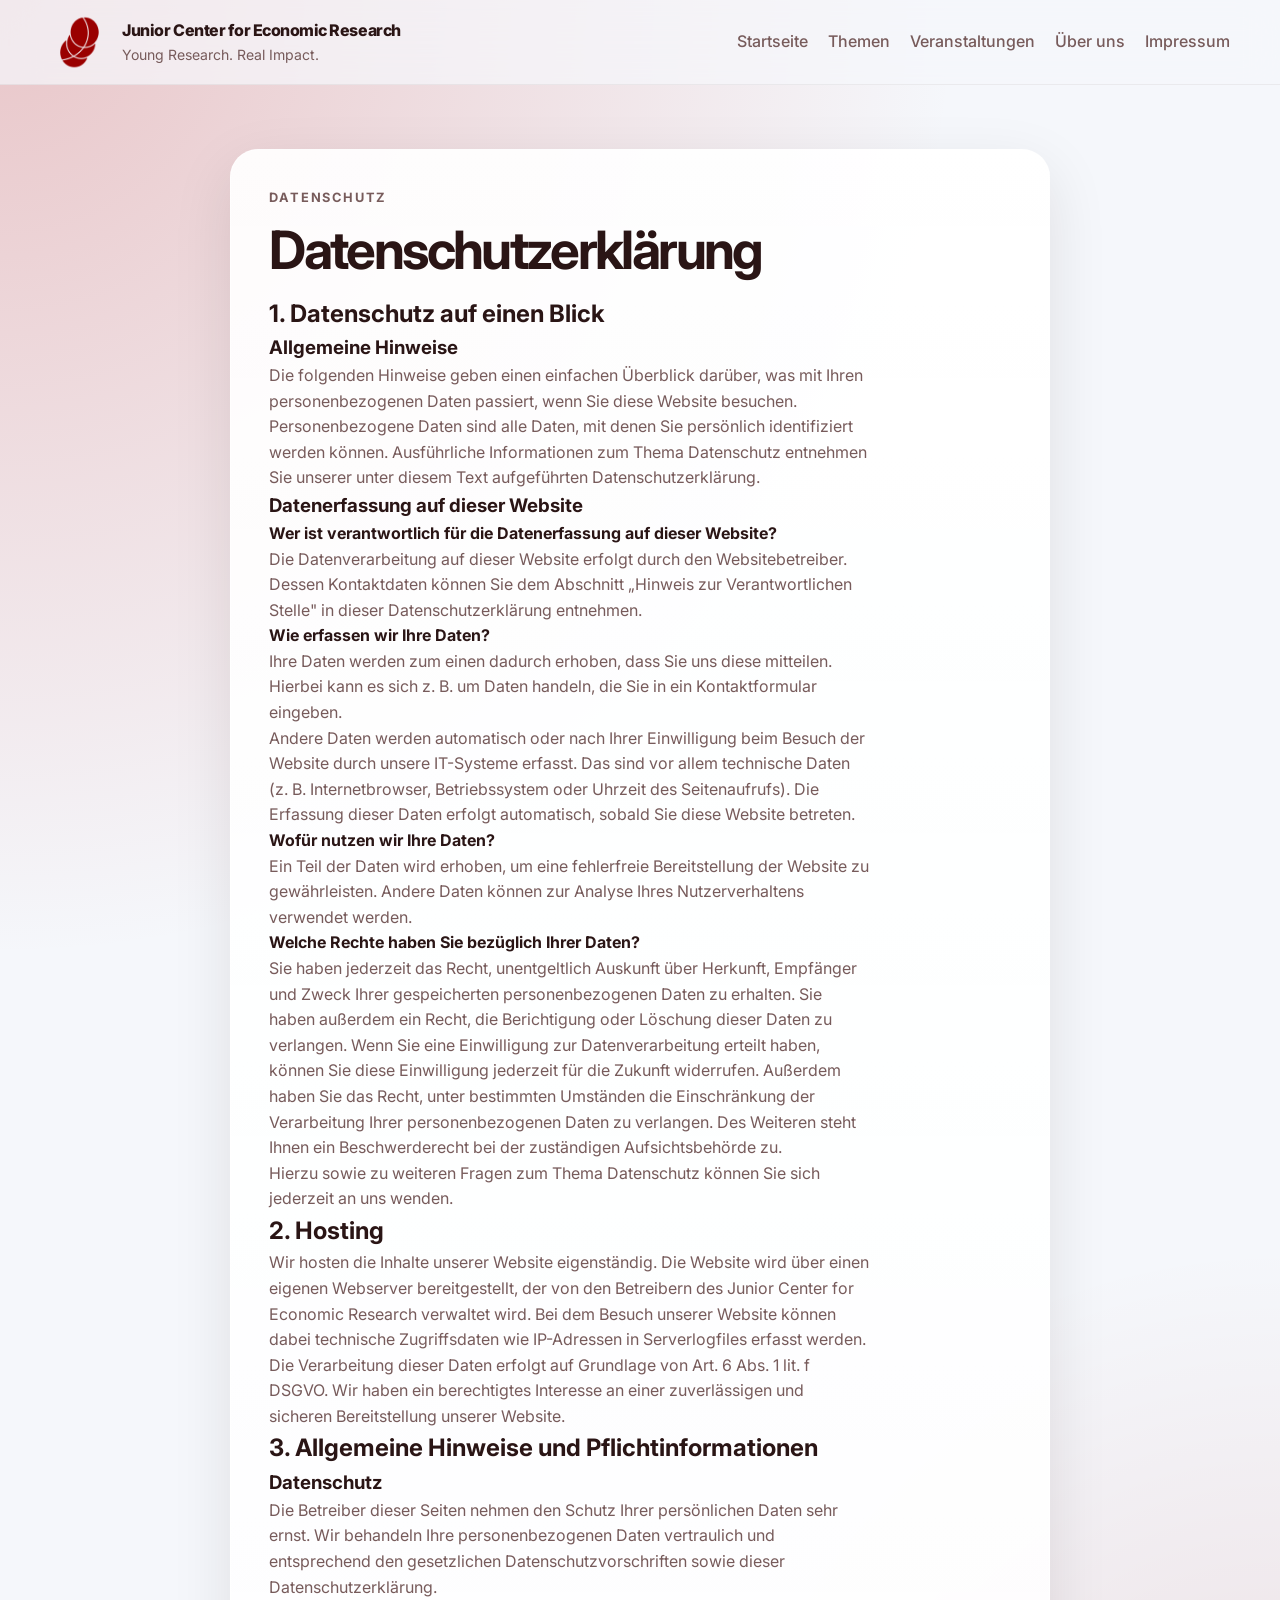
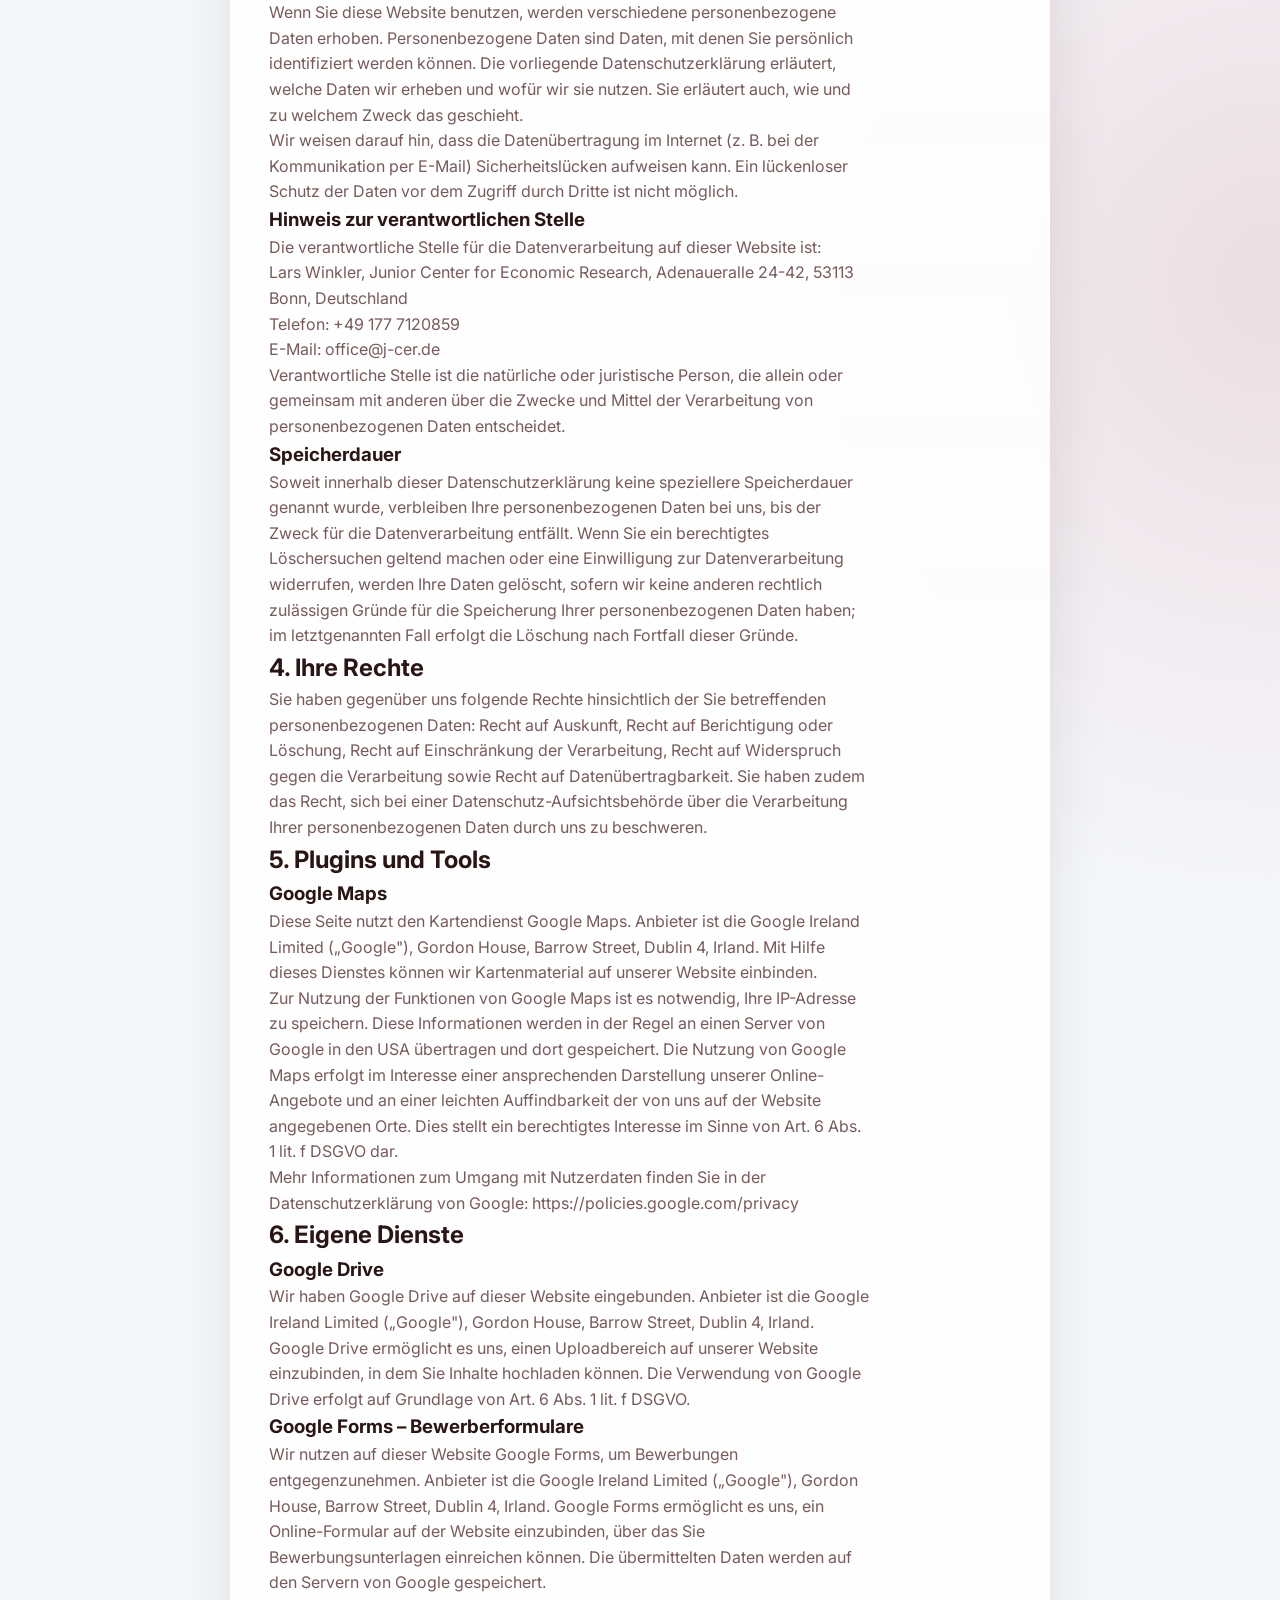
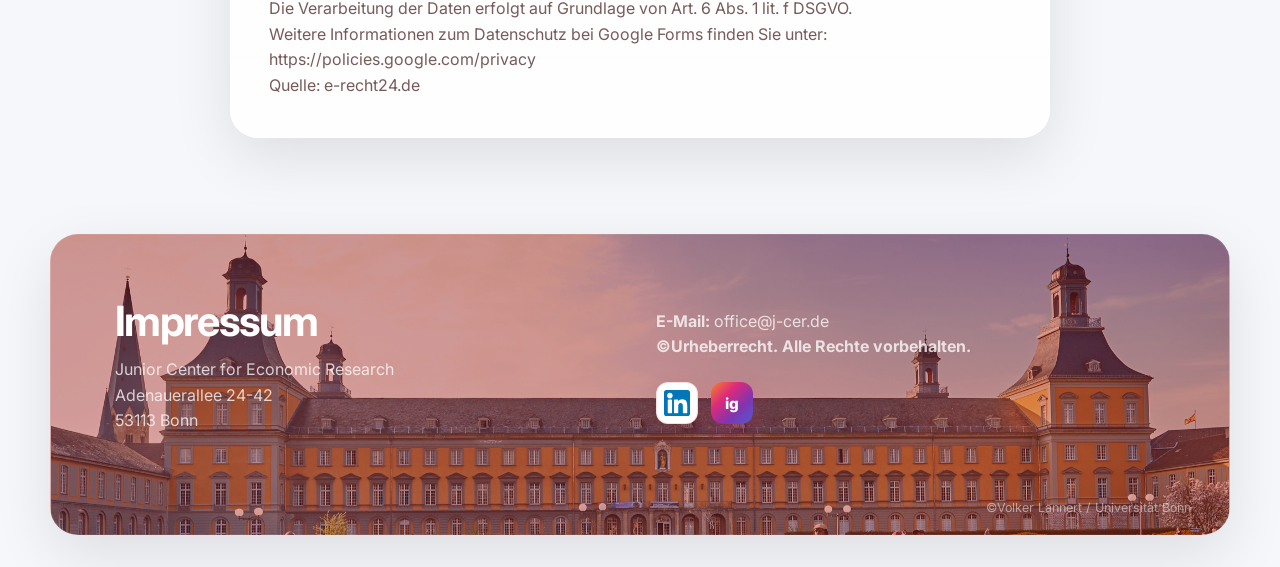
==== commit 9f492572: "impressum, datenschutz sollten ready fertig sein, veranstaltungen bearbeitet fotos, vergangene sollt" ====
--- a/datenschutz.html
+++ b/datenschutz.html
@@ -31,37 +31,108 @@
   </header>
 
   <main class="privacy-main">
-    <section class="privacy-placeholder-section">
-      <div class="container">
-        <div class="privacy-placeholder-card">
-          <p class="section-label">Datenschutz</p>
-          <h1>Datenschutzerklärung</h1>
-          <p>
-            Diese Seite ist aktuell ein Platzhalter. Hier kann später die vollständige
-            Datenschutzerklärung eingefügt werden.
-          </p>
-        </div>
-      </div>
-    </section>
+    <div style="height: 4rem;"></div>
+<div class="privacy-placeholder-card">
+  <p class="section-label">Datenschutz</p>
+  <h1>Datenschutzerklärung</h1>
+
+  <h2>1. Datenschutz auf einen Blick</h2>
+
+  <h3>Allgemeine Hinweise</h3>
+  <p>Die folgenden Hinweise geben einen einfachen Überblick darüber, was mit Ihren personenbezogenen Daten passiert, wenn Sie diese Website besuchen. Personenbezogene Daten sind alle Daten, mit denen Sie persönlich identifiziert werden können. Ausführliche Informationen zum Thema Datenschutz entnehmen Sie unserer unter diesem Text aufgeführten Datenschutzerklärung.</p>
+
+  <h3>Datenerfassung auf dieser Website</h3>
+  <h4>Wer ist verantwortlich für die Datenerfassung auf dieser Website?</h4>
+  <p>Die Datenverarbeitung auf dieser Website erfolgt durch den Websitebetreiber. Dessen Kontaktdaten können Sie dem Abschnitt „Hinweis zur Verantwortlichen Stelle" in dieser Datenschutzerklärung entnehmen.</p>
+
+  <h4>Wie erfassen wir Ihre Daten?</h4>
+  <p>Ihre Daten werden zum einen dadurch erhoben, dass Sie uns diese mitteilen. Hierbei kann es sich z. B. um Daten handeln, die Sie in ein Kontaktformular eingeben.</p>
+  <p>Andere Daten werden automatisch oder nach Ihrer Einwilligung beim Besuch der Website durch unsere IT-Systeme erfasst. Das sind vor allem technische Daten (z. B. Internetbrowser, Betriebssystem oder Uhrzeit des Seitenaufrufs). Die Erfassung dieser Daten erfolgt automatisch, sobald Sie diese Website betreten.</p>
+
+  <h4>Wofür nutzen wir Ihre Daten?</h4>
+  <p>Ein Teil der Daten wird erhoben, um eine fehlerfreie Bereitstellung der Website zu gewährleisten. Andere Daten können zur Analyse Ihres Nutzerverhaltens verwendet werden.</p>
+
+  <h4>Welche Rechte haben Sie bezüglich Ihrer Daten?</h4>
+  <p>Sie haben jederzeit das Recht, unentgeltlich Auskunft über Herkunft, Empfänger und Zweck Ihrer gespeicherten personenbezogenen Daten zu erhalten. Sie haben außerdem ein Recht, die Berichtigung oder Löschung dieser Daten zu verlangen. Wenn Sie eine Einwilligung zur Datenverarbeitung erteilt haben, können Sie diese Einwilligung jederzeit für die Zukunft widerrufen. Außerdem haben Sie das Recht, unter bestimmten Umständen die Einschränkung der Verarbeitung Ihrer personenbezogenen Daten zu verlangen. Des Weiteren steht Ihnen ein Beschwerderecht bei der zuständigen Aufsichtsbehörde zu.</p>
+  <p>Hierzu sowie zu weiteren Fragen zum Thema Datenschutz können Sie sich jederzeit an uns wenden.</p>
+
+  <h2>2. Hosting</h2>
+  <p>Wir hosten die Inhalte unserer Website eigenständig. Die Website wird über einen eigenen Webserver bereitgestellt, der von den Betreibern des Junior Center for Economic Research verwaltet wird. Bei dem Besuch unserer Website können dabei technische Zugriffsdaten wie IP-Adressen in Serverlogfiles erfasst werden. Die Verarbeitung dieser Daten erfolgt auf Grundlage von Art. 6 Abs. 1 lit. f DSGVO. Wir haben ein berechtigtes Interesse an einer zuverlässigen und sicheren Bereitstellung unserer Website.</p>
+
+  <h2>3. Allgemeine Hinweise und Pflichtinformationen</h2>
+
+  <h3>Datenschutz</h3>
+  <p>Die Betreiber dieser Seiten nehmen den Schutz Ihrer persönlichen Daten sehr ernst. Wir behandeln Ihre personenbezogenen Daten vertraulich und entsprechend den gesetzlichen Datenschutzvorschriften sowie dieser Datenschutzerklärung.</p>
+  <p>Wenn Sie diese Website benutzen, werden verschiedene personenbezogene Daten erhoben. Personenbezogene Daten sind Daten, mit denen Sie persönlich identifiziert werden können. Die vorliegende Datenschutzerklärung erläutert, welche Daten wir erheben und wofür wir sie nutzen. Sie erläutert auch, wie und zu welchem Zweck das geschieht.</p>
+  <p>Wir weisen darauf hin, dass die Datenübertragung im Internet (z. B. bei der Kommunikation per E-Mail) Sicherheitslücken aufweisen kann. Ein lückenloser Schutz der Daten vor dem Zugriff durch Dritte ist nicht möglich.</p>
+
+  <h3>Hinweis zur verantwortlichen Stelle</h3>
+  <p>Die verantwortliche Stelle für die Datenverarbeitung auf dieser Website ist:</p>
+  <p>Lars Winkler, Junior Center for Economic Research, Adenaueralle 24-42, 53113 Bonn, Deutschland<br>
+  Telefon: +49 177 7120859<br>
+  E-Mail: office@j-cer.de</p>
+  <p>Verantwortliche Stelle ist die natürliche oder juristische Person, die allein oder gemeinsam mit anderen über die Zwecke und Mittel der Verarbeitung von personenbezogenen Daten entscheidet.</p>
+
+  <h3>Speicherdauer</h3>
+  <p>Soweit innerhalb dieser Datenschutzerklärung keine speziellere Speicherdauer genannt wurde, verbleiben Ihre personenbezogenen Daten bei uns, bis der Zweck für die Datenverarbeitung entfällt. Wenn Sie ein berechtigtes Löschersuchen geltend machen oder eine Einwilligung zur Datenverarbeitung widerrufen, werden Ihre Daten gelöscht, sofern wir keine anderen rechtlich zulässigen Gründe für die Speicherung Ihrer personenbezogenen Daten haben; im letztgenannten Fall erfolgt die Löschung nach Fortfall dieser Gründe.</p>
+
+  <h2>4. Ihre Rechte</h2>
+  <p>Sie haben gegenüber uns folgende Rechte hinsichtlich der Sie betreffenden personenbezogenen Daten: Recht auf Auskunft, Recht auf Berichtigung oder Löschung, Recht auf Einschränkung der Verarbeitung, Recht auf Widerspruch gegen die Verarbeitung sowie Recht auf Datenübertragbarkeit. Sie haben zudem das Recht, sich bei einer Datenschutz-Aufsichtsbehörde über die Verarbeitung Ihrer personenbezogenen Daten durch uns zu beschweren.</p>
+
+  <h2>5. Plugins und Tools</h2>
+
+  <h3>Google Maps</h3>
+  <p>Diese Seite nutzt den Kartendienst Google Maps. Anbieter ist die Google Ireland Limited („Google"), Gordon House, Barrow Street, Dublin 4, Irland. Mit Hilfe dieses Dienstes können wir Kartenmaterial auf unserer Website einbinden.</p>
+  <p>Zur Nutzung der Funktionen von Google Maps ist es notwendig, Ihre IP-Adresse zu speichern. Diese Informationen werden in der Regel an einen Server von Google in den USA übertragen und dort gespeichert. Die Nutzung von Google Maps erfolgt im Interesse einer ansprechenden Darstellung unserer Online-Angebote und an einer leichten Auffindbarkeit der von uns auf der Website angegebenen Orte. Dies stellt ein berechtigtes Interesse im Sinne von Art. 6 Abs. 1 lit. f DSGVO dar.</p>
+  <p>Mehr Informationen zum Umgang mit Nutzerdaten finden Sie in der Datenschutzerklärung von Google: <a href="https://policies.google.com/privacy?hl=de" target="_blank">https://policies.google.com/privacy</a></p>
+
+  <h2>6. Eigene Dienste</h2>
+
+  <h3>Google Drive</h3>
+  <p>Wir haben Google Drive auf dieser Website eingebunden. Anbieter ist die Google Ireland Limited („Google"), Gordon House, Barrow Street, Dublin 4, Irland. Google Drive ermöglicht es uns, einen Uploadbereich auf unserer Website einzubinden, in dem Sie Inhalte hochladen können. Die Verwendung von Google Drive erfolgt auf Grundlage von Art. 6 Abs. 1 lit. f DSGVO.</p>
+
+  <h3>Google Forms – Bewerberformulare</h3>
+  <p>Wir nutzen auf dieser Website Google Forms, um Bewerbungen entgegenzunehmen. Anbieter ist die Google Ireland Limited („Google"), Gordon House, Barrow Street, Dublin 4, Irland. Google Forms ermöglicht es uns, ein Online-Formular auf der Website einzubinden, über das Sie Bewerbungsunterlagen einreichen können. Die übermittelten Daten werden auf den Servern von Google gespeichert.</p>
+  <p>Die Verarbeitung der Daten erfolgt auf Grundlage von Art. 6 Abs. 1 lit. f DSGVO. Weitere Informationen zum Datenschutz bei Google Forms finden Sie unter: <a href="https://policies.google.com/privacy" target="_blank">https://policies.google.com/privacy</a></p>
+
+  <p class="privacy-source">Quelle: <a href="https://www.e-recht24.de" target="_blank">e-recht24.de</a></p>
+</div>
+<div style="height: 6rem;"></div>
   </main>
 
-  <footer class="site-footer">
-    <div class="container footer-content">
-      <div>
-        <h2>Impressum</h2>
-        <p>
-          Studentische Initiative Mustername<br />
-          Musterstraße 12<br />
-          12345 Musterstadt
-        </p>
-      </div>
+<footer class="site-footer" id="impressum-block">
+  <div class="container footer-content">
+    <div>
+      <h2>Impressum</h2>
+      <p>
+        Junior Center for Economic Research<br />
+        Adenauerallee 24-42<br />
+        53113 Bonn
+      </p>
+    </div>
 
-      <div>
-        <p><strong>E-Mail:</strong> kontakt@initiative.de</p>
-        <p><strong>Vertreten durch:</strong> Vorname Nachname</p>
-        <p><strong>Hinweis:</strong> Diese Angaben sind Platzhalter und sollten rechtlich korrekt ersetzt werden.</p>
+    <div>
+      <p><strong>E-Mail:</strong> office@j-cer.de</p>
+      <p><strong>©Urheberrecht. Alle Rechte vorbehalten.</strong></p>
+
+      <div class="footer-socials">
+        <a href="https://www.linkedin.com/company/junior-center-for-economic-research-jcer/"
+          class="footer-social-link" aria-label="LinkedIn öffnen"
+          target="_blank" rel="noopener noreferrer">
+          <span class="footer-social-icon footer-social-linkedin">in</span>
+        </a>
+        <a href="https://www.instagram.com/jcer.economics/"
+          class="footer-social-link" aria-label="Instagram öffnen"
+          target="_blank" rel="noopener noreferrer">
+          <span class="footer-social-icon footer-social-instagram">ig</span>
+        </a>
       </div>
     </div>
-  </footer>
+  </div>
+
+  <div style="text-align: right; padding: 0 2.4rem 1rem; color: rgba(255,255,255,0.5); font-size: 0.78rem;">
+    ©Volker Lannert / Universität Bonn
+  </div>
+</footer>
 </body>
 </html>
--- a/styles.css
+++ b/styles.css
@@ -221,7 +221,7 @@
 
 .cta-section {
   padding-top: 0;
-  margin-top: -2.5rem;
+  margin-top: -2.6rem;
   position: relative;
   z-index: 2;
 }
@@ -556,9 +556,10 @@
   font-size: 0.94rem;
   line-height: 1.5;
 }
-
-.site-footer {
-  background: #220d0d;
+ .site-footer {
+  background: 
+    linear-gradient(rgba(154, 0, 0, 0.35), rgba(154, 0, 0, 0.35)),
+    url("fotos/Uni-Bonn-hintergrund.jpg") center / cover no-repeat;
   color: white;
   margin: 0 auto 2rem;
   width: min(100% - 2rem, var(--max-width));
@@ -570,7 +571,8 @@
   display: grid;
   grid-template-columns: 1fr 1fr;
   gap: 2rem;
-  padding: 2.4rem;
+  padding: 4rem 3rem;
+  align-items: center;
 }
 
 .site-footer p {
@@ -1508,6 +1510,7 @@
 .privacy-placeholder-card {
   max-width: 820px;
   padding: 2.4rem;
+  margin: 0 auto;
 }
 
 .privacy-placeholder-card p {
@@ -2267,12 +2270,13 @@
 
 .events-archive-item h4 {
   font-size: 1.05rem;
-  letter-spacing: -0.02em;
-  margin-bottom: 0.35rem;
+  letter-spacing: -0.02rem;
+  margin-bottom: 0rem !important;
 }
 
 .events-archive-item p {
   color: var(--muted);
+
 }
 
 .events-gallery-shell {
@@ -2419,23 +2423,7 @@
   padding: 0 0 2rem;
 }
 
-/* =========================================
-   THEMEN – Impressum mit korrekter dunkler Farbe
-========================================= */
-
-.topics-impressum-section .site-footer {
-  background: #220d0d;
-  color: #ffffff;
-  border: 1px solid rgba(255, 255, 255, 0.08);
-}
-
-.topics-impressum-section .site-footer h2 {
-  color: #ffffff;
-}
-
-.topics-impressum-section .site-footer p {
-  color: rgba(255, 255, 255, 0.76);
-}
+
 
 
 /* =========================================
@@ -2482,13 +2470,11 @@
   grid-template-columns: repeat(2, minmax(0, 1fr));
   gap: 1.4rem;
 }
-
 .topics-topic-card,
 .topics-projects-shell,
 .topics-tool-card,
 .topics-upload-card,
-.topics-project-card,
-.topics-impressum-section .site-footer {
+.topics-project-card {
   background: linear-gradient(180deg, rgba(255, 255, 255, 0.92), rgba(255, 255, 255, 0.84));
   border: 1px solid rgba(255, 255, 255, 0.6);
   border-radius: var(--radius-xl);
@@ -2498,8 +2484,7 @@
 .topics-topic-card,
 .topics-tool-card,
 .topics-upload-card,
-.topics-project-card,
-.topics-impressum-section .site-footer {
+.topics-project-card {
   cursor: pointer;
   transition:
     transform 0.22s ease,
@@ -2510,8 +2495,7 @@
 .topics-topic-card:hover,
 .topics-tool-card:hover,
 .topics-upload-card:hover,
-.topics-project-card:hover,
-.topics-impressum-section .site-footer:hover {
+.topics-project-card:hover {
   transform: translateY(-6px);
   box-shadow: 0 22px 55px rgba(34, 13, 13, 0.14);
   border-color: rgba(154, 0, 0, 0.18);
@@ -2520,8 +2504,7 @@
 .topics-topic-card *,
 .topics-tool-card *,
 .topics-upload-card *,
-.topics-project-card *,
-.topics-impressum-section .site-footer * {
+.topics-project-card * {
   transform: none;
 }
 
@@ -2825,20 +2808,6 @@
   color: var(--muted);
 }
 
-.topics-impressum-section .site-footer {
-  background: #220d0d;
-  color: #ffffff;
-  border: 1px solid rgba(255, 255, 255, 0.08);
-}
-
-.topics-impressum-section .site-footer h2 {
-  color: #ffffff;
-}
-
-.topics-impressum-section .site-footer p {
-  color: rgba(255, 255, 255, 0.76);
-}
-
 @media (max-width: 960px) {
   .topics-overview-grid,
   .topics-projects-layout,
@@ -2951,3 +2920,16 @@
   box-shadow: 0 14px 30px rgba(154, 0, 0, 0.2);
   filter: none;
 }
+/* korrektur>> */
+.topics-impressum-section .site-footer {
+  color: #ffffff;
+  border: 1px solid rgba(255, 255, 255, 0.08);
+}
+
+.topics-impressum-section .site-footer h2 {
+  color: #ffffff;
+}
+
+.topics-impressum-section .site-footer p {
+  color: rgba(255, 255, 255, 0.76);
+}
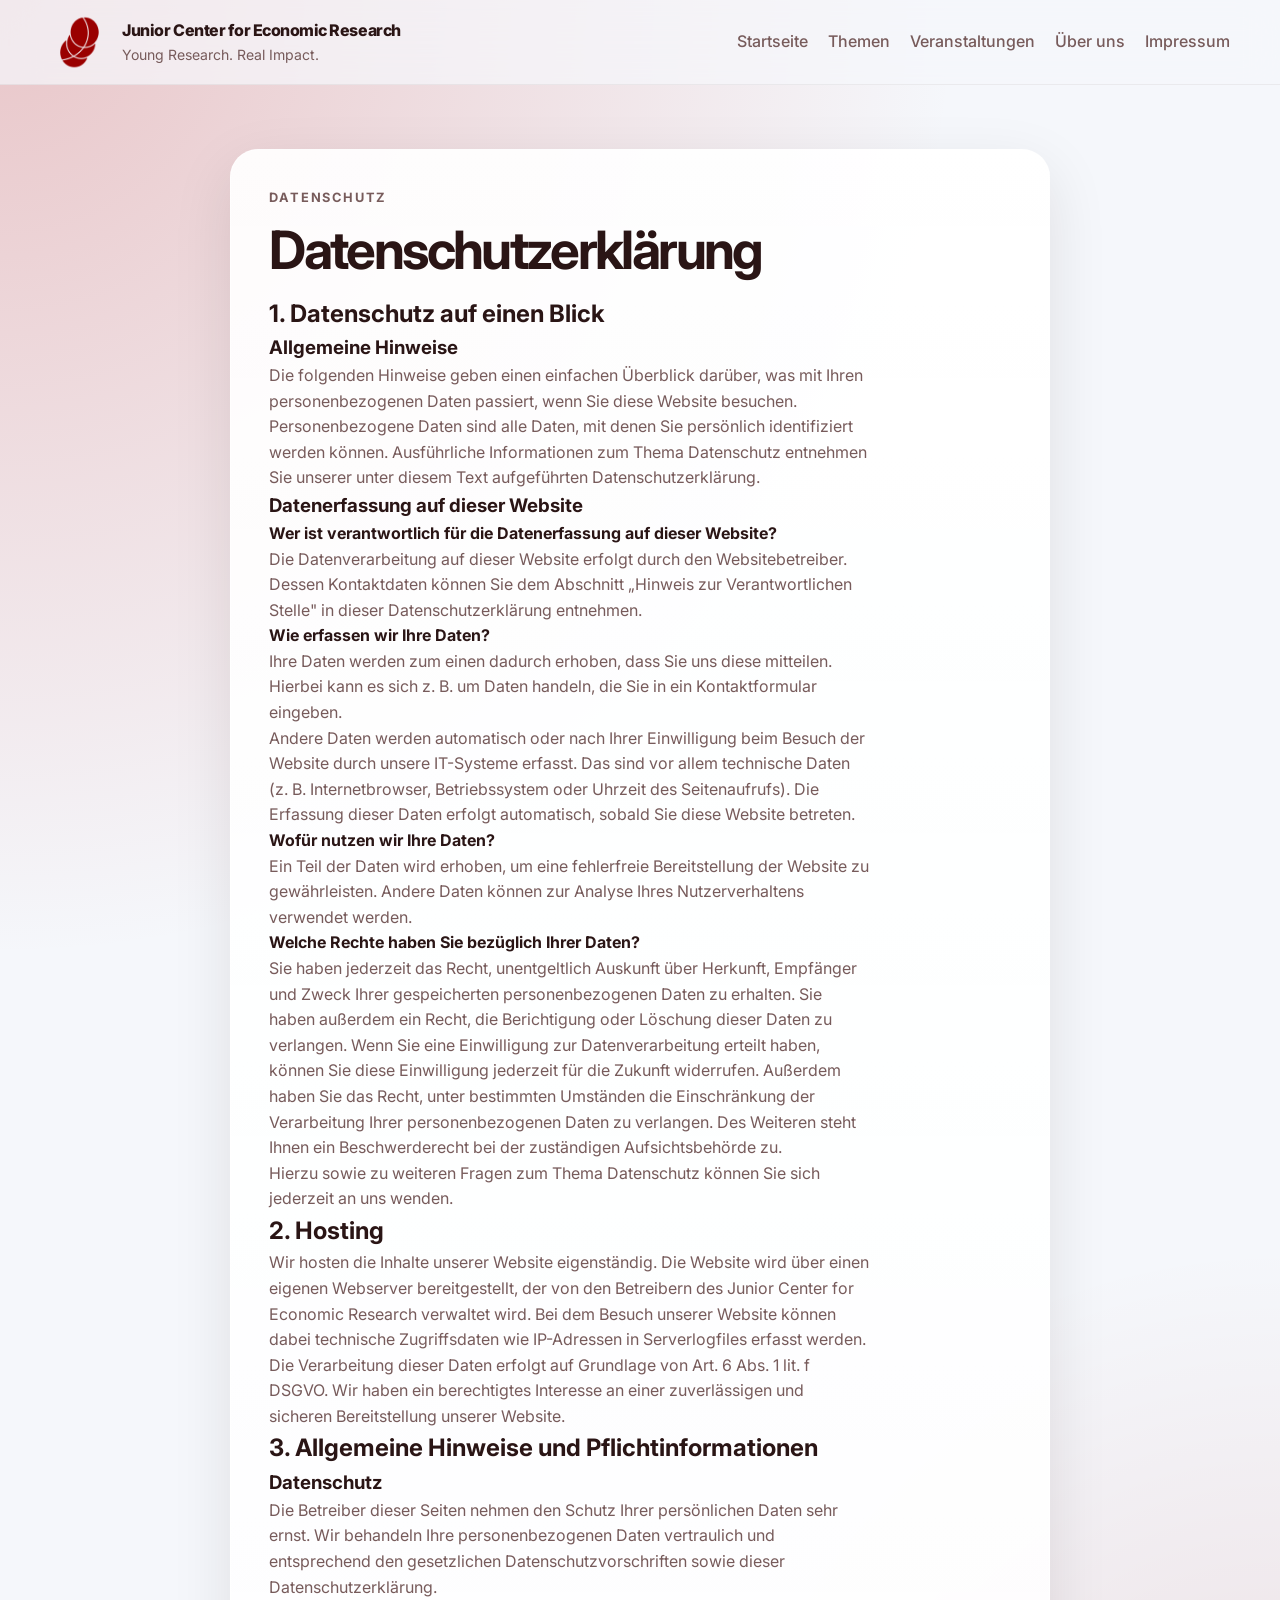
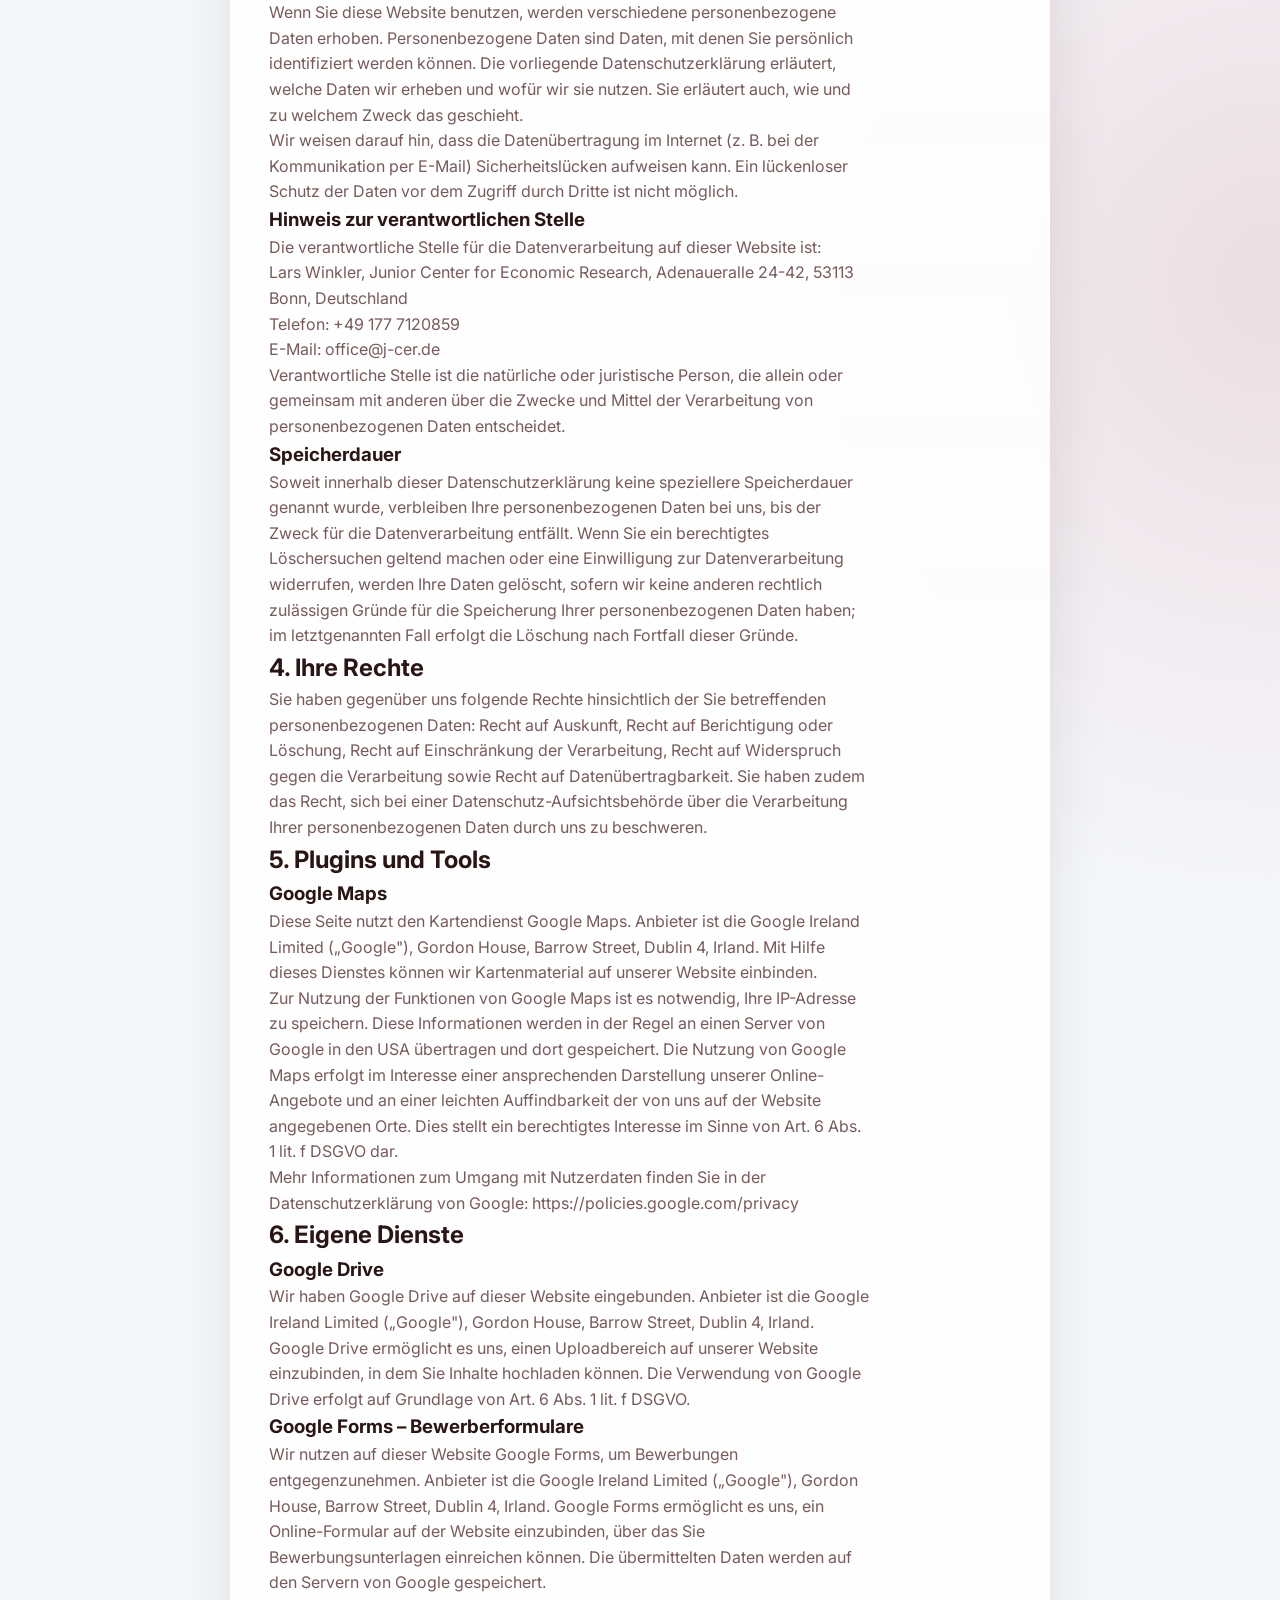
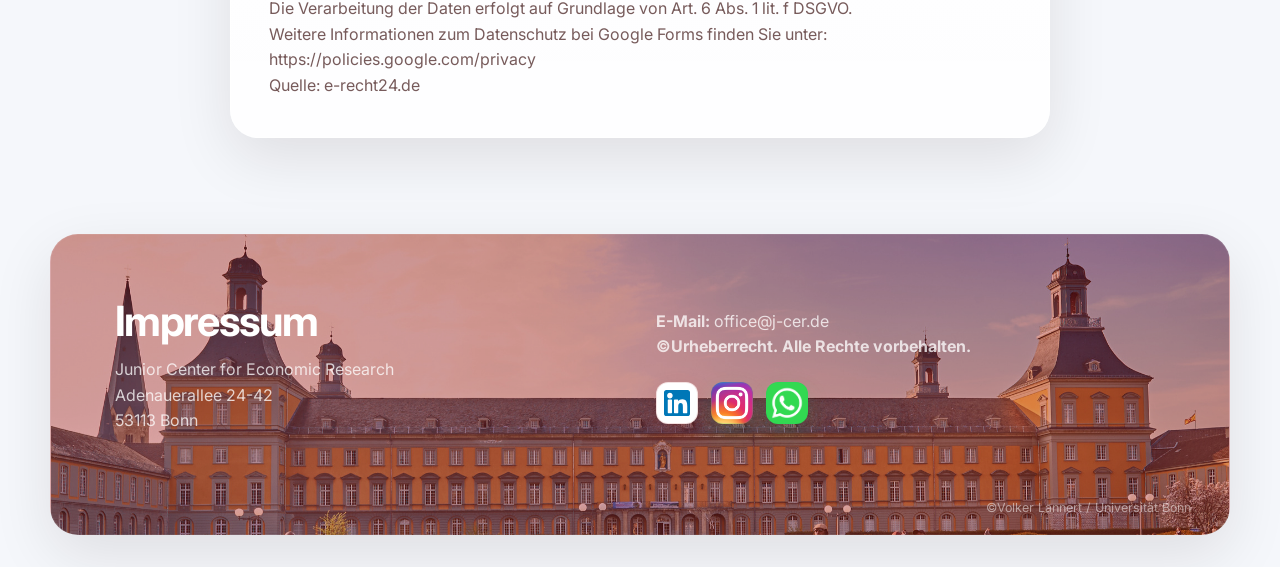
==== commit 9cbc61c7: "fotos geändert, unten social icons angepasst whatsappm hinzugefügt ein zwei placements um paar punkt" ====
--- a/datenschutz.html
+++ b/datenschutz.html
@@ -126,10 +126,16 @@
           target="_blank" rel="noopener noreferrer">
           <span class="footer-social-icon footer-social-instagram">ig</span>
         </a>
+        <a href="https://chat.whatsapp.com/Ii7mFsBrbOs0jFYBegxyFz"
+  class="footer-social-link"
+  aria-label="WhatsApp Community öffnen"
+  target="_blank"
+  rel="noopener noreferrer">
+  <span class="footer-social-icon footer-social-whatsapp">wa</span>
+</a>
       </div>
     </div>
   </div>
-
   <div style="text-align: right; padding: 0 2.4rem 1rem; color: rgba(255,255,255,0.5); font-size: 0.78rem;">
     ©Volker Lannert / Universität Bonn
   </div>
--- a/styles.css
+++ b/styles.css
@@ -1330,10 +1330,27 @@
 }
 
 .footer-social-instagram {
-  background: linear-gradient(135deg, #f58529, #dd2a7b, #8134af, #515bd4);
-  box-shadow: 0 10px 24px rgba(221, 42, 123, 0.22);
-}
-
+  background-color: #ffffff;
+  background-image: url("./Instagram_icon.png");
+  background-repeat: no-repeat;
+  background-position: center;
+  background-size: 110% 110%;
+  border: 1px solid rgba(37, 211, 102, 0.2);
+  box-shadow: 0 10px 24px rgba(37, 211, 102, 0.14);
+  font-size: 0;
+  color: transparent;
+}
+.footer-social-whatsapp {
+  background-color: #ffffff;
+  background-image: url("./whatsapp.png");
+  background-repeat: no-repeat;
+  background-position: center;
+  background-size: 180% 180%;
+  border: 1px solid rgba(37, 211, 102, 0.2);
+  box-shadow: 0 10px 24px rgba(37, 211, 102, 0.14);
+  font-size: 0;
+  color: transparent;
+}
 .footer-social-link:hover .footer-social-icon {
   transform: translateY(-2px);
   filter: brightness(1.04);
